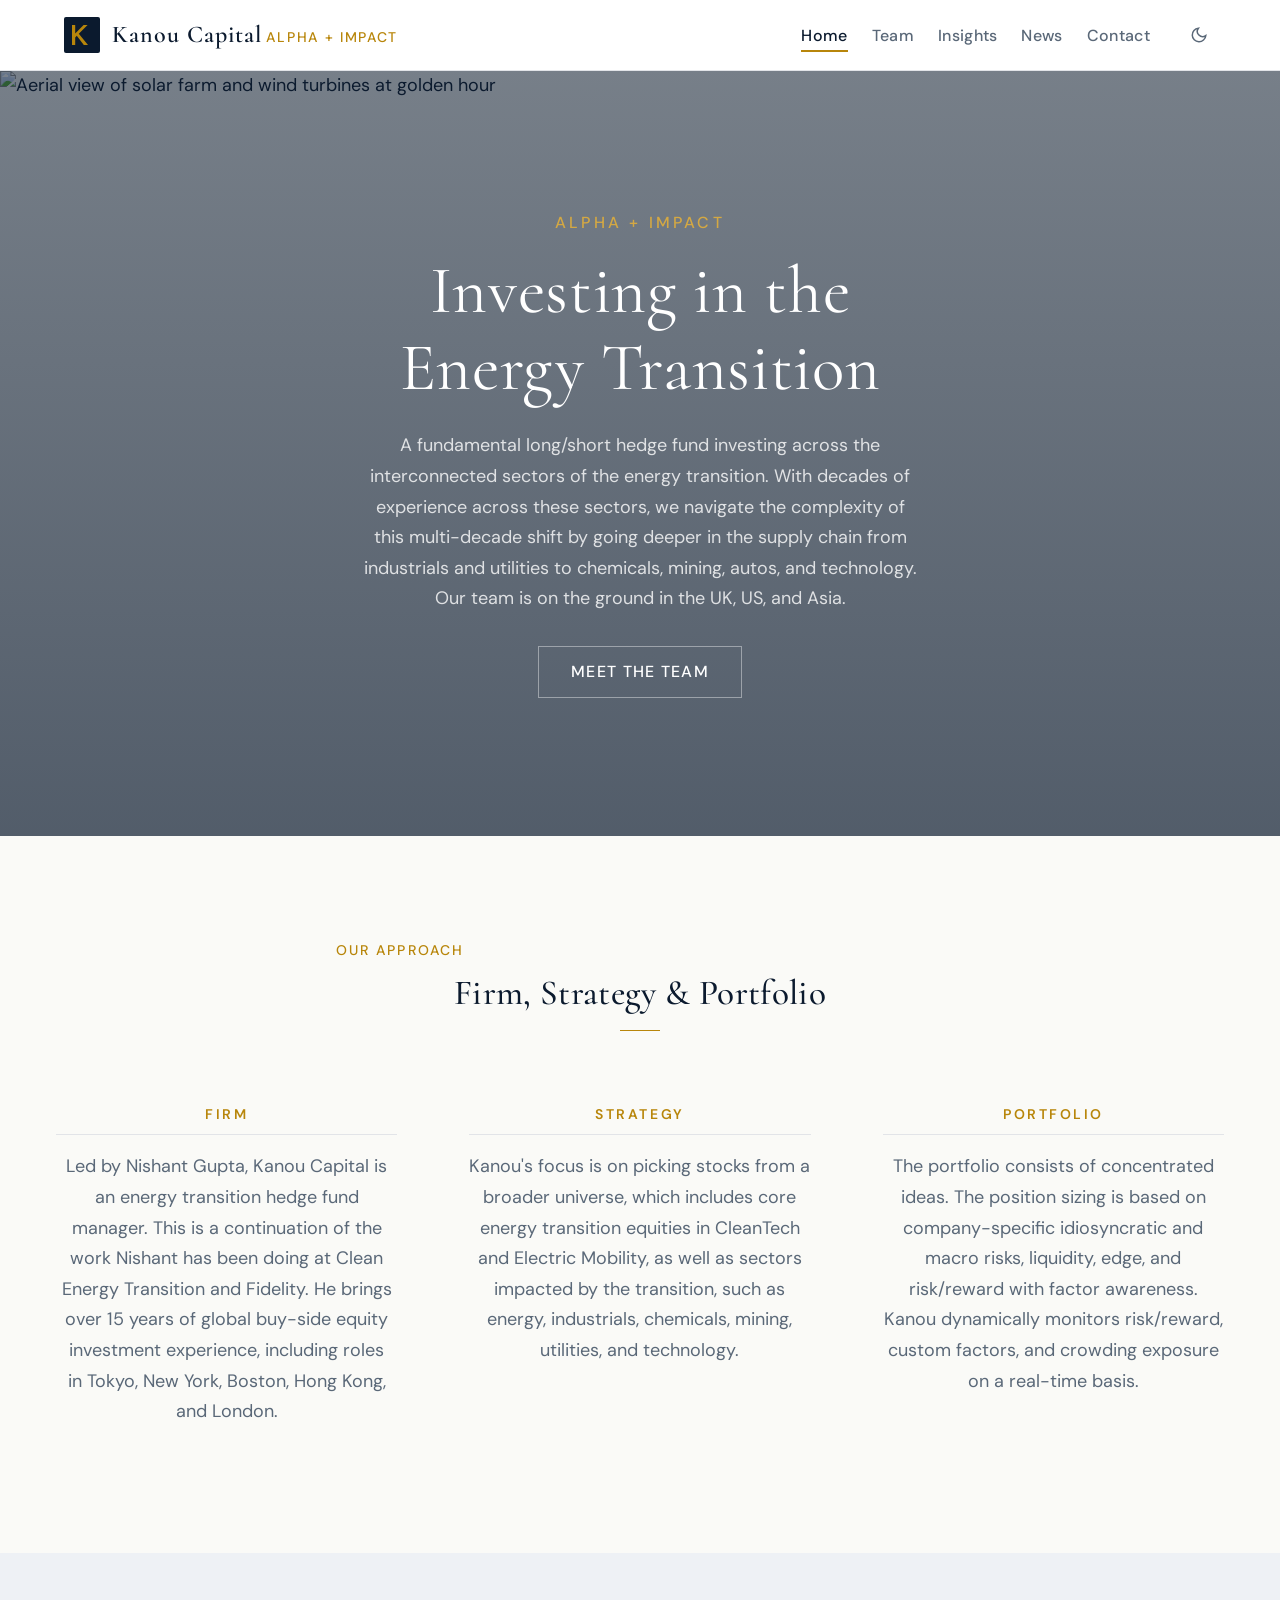
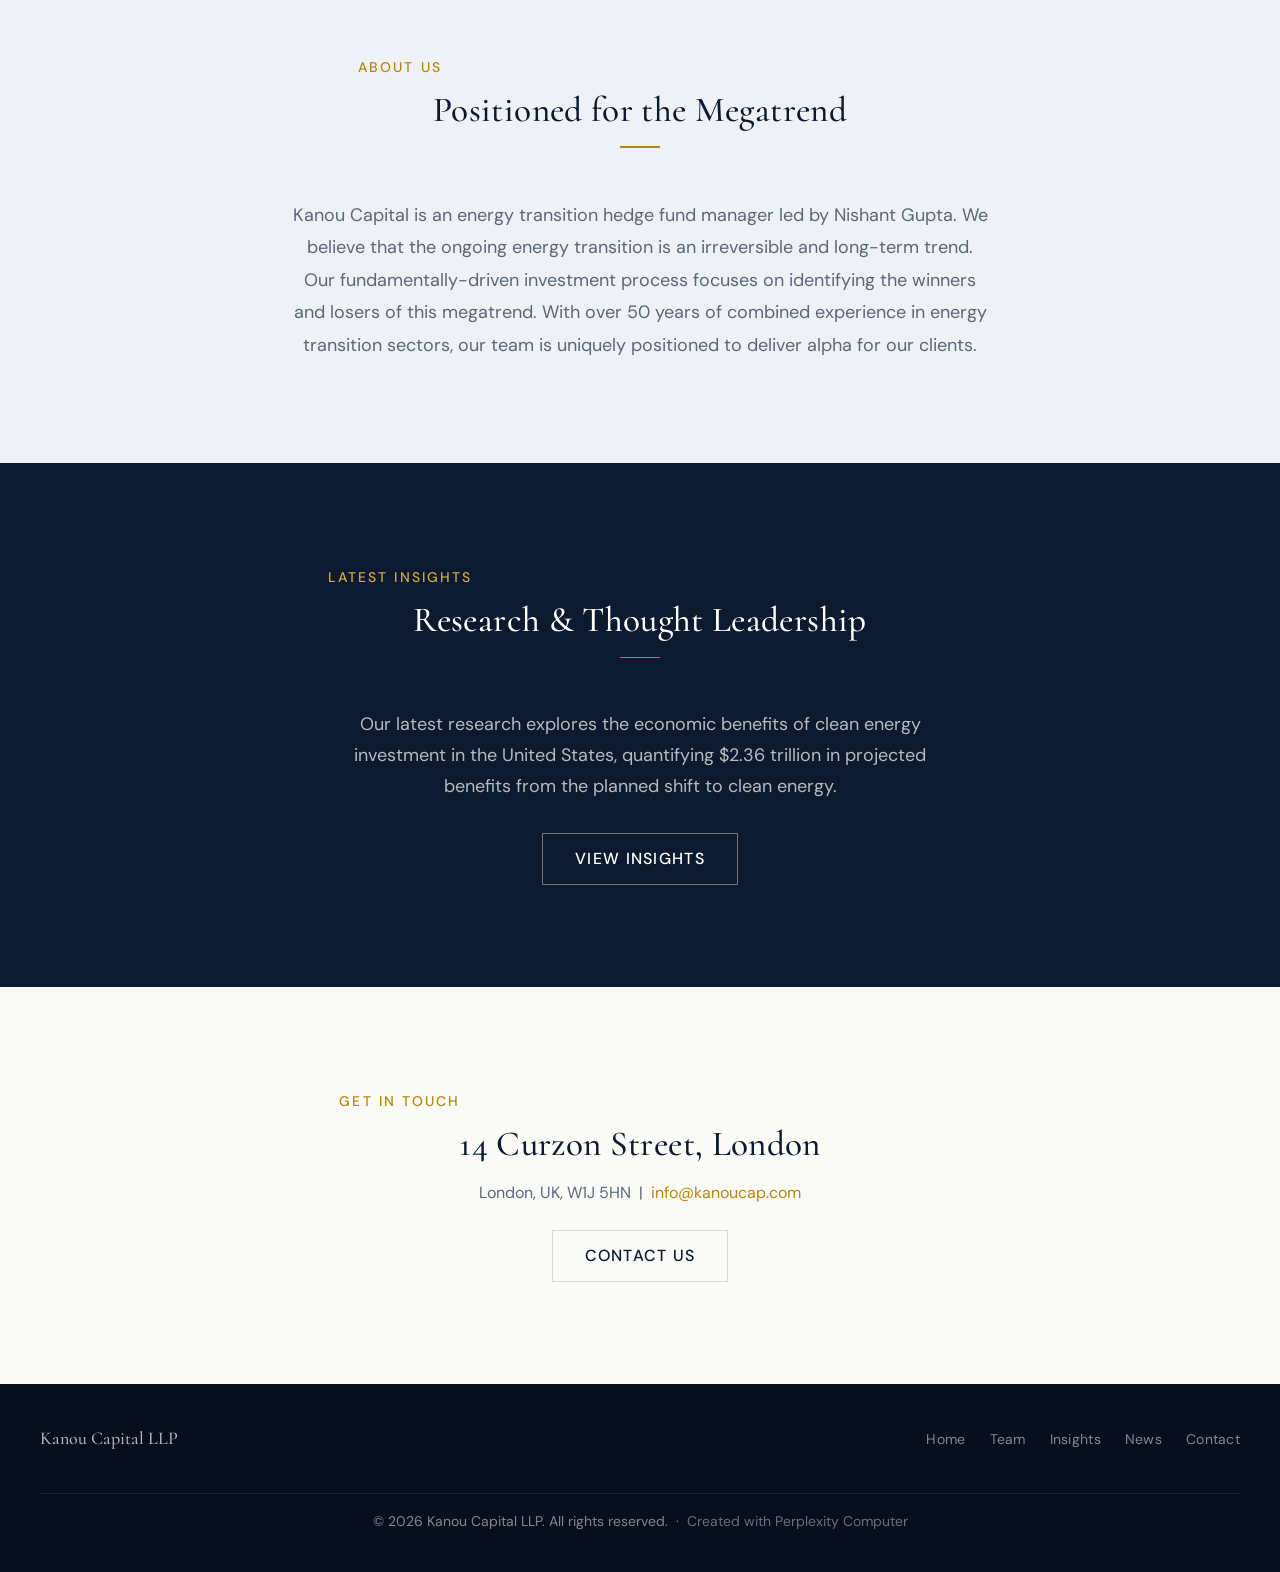
==== index.html @ dfb54075 "Fix Netlify form: add netlify.toml, hidden form detection, correct action path" ====
<!DOCTYPE html>
<html lang="en">
<head>
<!--
   ______                            __
  / ____/___  ____ ___  ____  __  __/ /____  _____
 / /   / __ \/ __ `__ \/ __ \/ / / / __/ _ \/ ___/
/ /___/ /_/ / / / / / / /_/ / /_/ / /_/  __/ /
\____/\____/_/ /_/ /_/ .___/\__,_/\__/\___/_/
                    /_/
        Created with Perplexity Computer
        https://www.perplexity.ai/computer
-->
<meta name="generator" content="Perplexity Computer">
<meta name="author" content="Perplexity Computer">
<meta property="og:see_also" content="https://www.perplexity.ai/computer">
<link rel="author" href="https://www.perplexity.ai/computer">
<meta charset="UTF-8">
<meta name="viewport" content="width=device-width, initial-scale=1.0">
<title>Kanou Capital | Energy Transition Fund | London</title>
<meta name="description" content="Kanou Capital is an energy transition hedge fund manager led by Nishant Gupta. Fundamentally-driven investing in the winners and losers of the energy megatrend.">
<meta property="og:title" content="Kanou Capital | Alpha + Impact">
<meta property="og:description" content="Energy transition hedge fund manager. Fundamentally-driven investing across CleanTech, Electric Mobility, and transition-impacted sectors.">
<link rel="stylesheet" href="./base.css">
<link rel="stylesheet" href="./style.css">
</head>
<body>

<!-- Hidden form for Netlify form detection -->
<form name="contact" netlify netlify-honeypot="bot-field" hidden>
  <input name="first_name">
  <input name="last_name">
  <input name="email">
  <input name="subject">
  <textarea name="message"></textarea>
</form>

<!-- ============================================================
     HEADER / NAVIGATION
     ============================================================ -->
<header class="site-header">
  <div class="site-header__inner">
    <a href="./index.html" class="site-logo">
      <svg class="site-logo__icon" viewBox="0 0 36 36" fill="none" aria-label="Kanou Capital logo mark">
        <rect width="36" height="36" rx="2" fill="var(--color-navy, #0B1A2E)"/>
        <path d="M8 28V8h3.2v8.4L19.6 8h4l-8.8 8.8L24 28h-4.2l-7-9.2-1.6 1.6V28H8z" fill="var(--color-primary, #B8860B)"/>
      </svg>
      <div>
        <span class="site-logo__text">Kanou Capital</span>
        <span class="site-logo__tagline">Alpha + Impact</span>
      </div>
    </a>
    <nav class="site-nav">
      <button class="nav-toggle" aria-label="Toggle navigation" onclick="document.querySelector('.site-nav__links').classList.toggle('site-nav__links--open')">
        <span></span><span></span><span></span>
      </button>
      <ul class="site-nav__links" role="list">
        <li><a href="./index.html" class="site-nav__link site-nav__link--active">Home</a></li>
        <li><a href="./pages/team.html" class="site-nav__link">Team</a></li>
        <li><a href="./pages/insights.html" class="site-nav__link">Insights</a></li>
        <li><a href="./pages/news.html" class="site-nav__link">News</a></li>
        <li><a href="./pages/contact.html" class="site-nav__link">Contact</a></li>
      </ul>
      <button class="theme-toggle" data-theme-toggle aria-label="Switch to dark mode">
        <svg width="18" height="18" viewBox="0 0 24 24" fill="none" stroke="currentColor" stroke-width="2"><path d="M21 12.79A9 9 0 1 1 11.21 3 7 7 0 0 0 21 12.79z"/></svg>
      </button>
    </nav>
  </div>
</header>

<!-- ============================================================
     HERO
     ============================================================ -->
<section class="hero">
  <div class="hero__bg">
    <img src="./assets/hero-energy.png" alt="Aerial view of solar farm and wind turbines at golden hour" loading="eager">
  </div>
  <div class="hero__overlay"></div>
  <div class="hero__content">
    <p class="hero__tagline">Alpha + Impact</p>
    <h1 class="hero__title">Investing in the Energy Transition</h1>
    <p class="hero__subtitle">A fundamental long/short hedge fund investing across the interconnected sectors of the energy transition. With decades of experience across these sectors, we navigate the complexity of this multi-decade shift by going deeper in the supply chain from industrials and utilities to chemicals, mining, autos, and technology. Our team is on the ground in the UK, US, and Asia.</p>
    <a href="./pages/team.html" class="hero__cta">Meet the Team</a>
  </div>
</section>

<!-- ============================================================
     FIRM / STRATEGY / PORTFOLIO — Three Pillars
     ============================================================ -->
<section class="section" id="firm">
  <div class="section__inner">
    <div class="section__header reveal">
      <p class="section__label">Our Approach</p>
      <h2 class="section__title">Firm, Strategy &amp; Portfolio</h2>
      <div class="section__divider"></div>
    </div>
    <div class="pillars">
      <div class="pillar reveal">
        <h3 class="pillar__title">Firm</h3>
        <p class="pillar__text">Led by Nishant Gupta, Kanou Capital is an energy transition hedge fund manager. This is a continuation of the work Nishant has been doing at Clean Energy Transition and Fidelity. He brings over 15 years of global buy-side equity investment experience, including roles in Tokyo, New York, Boston, Hong Kong, and London.</p>
      </div>
      <div class="pillar reveal">
        <h3 class="pillar__title">Strategy</h3>
        <p class="pillar__text">Kanou's focus is on picking stocks from a broader universe, which includes core energy transition equities in CleanTech and Electric Mobility, as well as sectors impacted by the transition, such as energy, industrials, chemicals, mining, utilities, and technology.</p>
      </div>
      <div class="pillar reveal">
        <h3 class="pillar__title">Portfolio</h3>
        <p class="pillar__text">The portfolio consists of concentrated ideas. The position sizing is based on company-specific idiosyncratic and macro risks, liquidity, edge, and risk/reward with factor awareness. Kanou dynamically monitors risk/reward, custom factors, and crowding exposure on a real-time basis.</p>
      </div>
    </div>
  </div>
</section>

<!-- ============================================================
     ABOUT
     ============================================================ -->
<section class="section section--alt" id="about">
  <div class="section__inner">
    <div class="section__header reveal">
      <p class="section__label">About Us</p>
      <h2 class="section__title">Positioned for the Megatrend</h2>
      <div class="section__divider"></div>
    </div>
    <div class="about__content reveal">
      <p class="about__text">Kanou Capital is an energy transition hedge fund manager led by Nishant Gupta. We believe that the ongoing energy transition is an irreversible and long-term trend. Our fundamentally-driven investment process focuses on identifying the winners and losers of this megatrend. With over 50 years of combined experience in energy transition sectors, our team is uniquely positioned to deliver alpha for our clients.</p>

    </div>
  </div>
</section>

<!-- ============================================================
     CTA BAND — Insights Preview
     ============================================================ -->
<section class="section section--navy" id="insights-preview">
  <div class="section__inner">
    <div class="section__header reveal">
      <p class="section__label" style="color: #D4A843;">Latest Insights</p>
      <h2 class="section__title">Research &amp; Thought Leadership</h2>
      <div class="section__divider"></div>
    </div>
    <div style="max-width: 640px; margin: 0 auto; text-align: center;" class="reveal">
      <p style="color: rgba(255,255,255,0.7); font-size: var(--text-base); line-height: 1.7; margin-bottom: var(--space-8);">Our latest research explores the economic benefits of clean energy investment in the United States, quantifying $2.36 trillion in projected benefits from the planned shift to clean energy.</p>
      <a href="./pages/insights.html" class="hero__cta">View Insights</a>
    </div>
  </div>
</section>

<!-- ============================================================
     CONTACT STRIP
     ============================================================ -->
<section class="section" id="contact-strip">
  <div class="section__inner" style="text-align: center;">
    <div class="reveal">
      <p class="section__label">Get in Touch</p>
      <h2 class="section__title" style="margin-bottom: var(--space-4);">14 Curzon Street, London</h2>
      <p style="color: var(--color-text-muted); font-size: var(--text-sm); margin-bottom: var(--space-6); max-width: 100%;">London, UK, W1J 5HN &nbsp;|&nbsp; <a href="mailto:info@kanoucap.com" style="color: var(--color-primary); text-decoration: none;">info@kanoucap.com</a></p>
      <a href="./pages/contact.html" class="hero__cta" style="color: var(--color-text); border-color: var(--color-border);">Contact Us</a>
    </div>
  </div>
</section>

<!-- ============================================================
     FOOTER
     ============================================================ -->
<footer class="site-footer">
  <div class="site-footer__inner">
    <span class="site-footer__brand">Kanou Capital LLP</span>
    <ul class="site-footer__links" role="list">
      <li><a href="./index.html">Home</a></li>
      <li><a href="./pages/team.html">Team</a></li>
      <li><a href="./pages/insights.html">Insights</a></li>
      <li><a href="./pages/news.html">News</a></li>
      <li><a href="./pages/contact.html">Contact</a></li>
    </ul>
    <div class="site-footer__attribution">
      <span>&copy; 2026 Kanou Capital LLP. All rights reserved.</span>
      &nbsp;&middot;&nbsp;
      <a href="https://www.perplexity.ai/computer" target="_blank" rel="noopener noreferrer">Created with Perplexity Computer</a>
    </div>
  </div>
</footer>

<script>
// Theme toggle
(function(){
  const t=document.querySelector('[data-theme-toggle]'),r=document.documentElement;
  let d=matchMedia('(prefers-color-scheme:dark)').matches?'dark':'light';
  r.setAttribute('data-theme',d);
  t&&t.addEventListener('click',()=>{
    d=d==='dark'?'light':'dark';
    r.setAttribute('data-theme',d);
    t.setAttribute('aria-label','Switch to '+(d==='dark'?'light':'dark')+' mode');
    t.innerHTML=d==='dark'?'<svg width="18" height="18" viewBox="0 0 24 24" fill="none" stroke="currentColor" stroke-width="2"><circle cx="12" cy="12" r="5"/><path d="M12 1v2M12 21v2M4.22 4.22l1.42 1.42M18.36 18.36l1.42 1.42M1 12h2M21 12h2M4.22 19.78l1.42-1.42M18.36 5.64l1.42-1.42"/></svg>':'<svg width="18" height="18" viewBox="0 0 24 24" fill="none" stroke="currentColor" stroke-width="2"><path d="M21 12.79A9 9 0 1 1 11.21 3 7 7 0 0 0 21 12.79z"/></svg>';
  });
})();

// Scroll reveal
(function(){
  const els = document.querySelectorAll('.reveal');
  const observer = new IntersectionObserver((entries) => {
    entries.forEach(e => {
      if (e.isIntersecting) {
        e.target.classList.add('reveal--visible');
        observer.unobserve(e.target);
      }
    });
  }, { threshold: 0.15 });
  els.forEach(el => observer.observe(el));
})();
</script>
</body>
</html>
---- base.css ----
*, *::before, *::after { box-sizing: border-box; margin: 0; padding: 0; }

html {
  -moz-text-size-adjust: none;
  -webkit-text-size-adjust: none;
  text-size-adjust: none;
  -webkit-font-smoothing: antialiased;
  -moz-osx-font-smoothing: grayscale;
  text-rendering: optimizeLegibility;
  scroll-behavior: smooth;
  hanging-punctuation: first last;
  scroll-padding-top: var(--space-16);
}

body {
  min-height: 100dvh;
  line-height: 1.6;
  font-family: var(--font-body, sans-serif);
  font-size: var(--text-base);
  color: var(--color-text);
  background-color: var(--color-bg);
}

img, picture, video, canvas, svg { display: block; max-width: 100%; height: auto; }
ul[role="list"], ol[role="list"] { list-style: none; }
input, button, textarea, select { font: inherit; color: inherit; }

h1, h2, h3, h4, h5, h6 { text-wrap: balance; line-height: 1.15; }
p, li, figcaption { text-wrap: pretty; max-width: 72ch; }

::selection {
  background: oklch(from var(--color-primary) l c h / 0.25);
  color: var(--color-text);
}

:focus-visible {
  outline: 2px solid var(--color-primary);
  outline-offset: 3px;
  border-radius: var(--radius-sm);
}

@media (prefers-reduced-motion: reduce) {
  *, *::before, *::after {
    animation-duration: 0.01ms !important;
    animation-iteration-count: 1 !important;
    transition-duration: 0.01ms !important;
    scroll-behavior: auto !important;
  }
}

button { cursor: pointer; background: none; border: none; }
table { border-collapse: collapse; width: 100%; }

a, button, [role="button"], [role="link"], input, textarea, select {
  transition: color var(--transition-interactive),
              background var(--transition-interactive),
              border-color var(--transition-interactive),
              box-shadow var(--transition-interactive);
}

.sr-only {
  position: absolute; width: 1px; height: 1px; padding: 0; margin: -1px;
  overflow: hidden; clip: rect(0, 0, 0, 0); white-space: nowrap; border-width: 0;
}
---- style.css ----
/* ============================================================
   KANOU CAPITAL — Design Tokens & Styles
   Art Direction: Institutional finance, energy transition
   Palette: Deep navy + warm gold accent — distinguished, authoritative
   Typography: Cormorant (display serif) + DM Sans (body sans)
   ============================================================ */

/* --- Fonts --- */
@import url('https://fonts.googleapis.com/css2?family=Cormorant:ital,wght@0,300;0,400;0,500;0,600;0,700;1,400;1,500&family=DM+Sans:ital,wght@0,300;0,400;0,500;0,600;0,700;1,400&display=swap');

:root {
  --font-display: 'Cormorant', 'Georgia', serif;
  --font-body: 'DM Sans', 'Helvetica Neue', sans-serif;

  /* Type Scale */
  --text-xs:   clamp(0.75rem,  0.7rem  + 0.25vw, 0.875rem);
  --text-sm:   clamp(0.875rem, 0.8rem  + 0.35vw, 1rem);
  --text-base: clamp(1rem,     0.95rem + 0.25vw, 1.125rem);
  --text-lg:   clamp(1.125rem, 1rem    + 0.75vw, 1.5rem);
  --text-xl:   clamp(1.5rem,   1.2rem  + 1.25vw, 2.25rem);
  --text-2xl:  clamp(2rem,     1.2rem  + 2.5vw,  3.5rem);
  --text-3xl:  clamp(2.5rem,   1rem    + 4vw,    5rem);
  --text-hero: clamp(3rem,     0.5rem  + 7vw,    8rem);

  /* Spacing (4px base) */
  --space-1:  0.25rem;
  --space-2:  0.5rem;
  --space-3:  0.75rem;
  --space-4:  1rem;
  --space-5:  1.25rem;
  --space-6:  1.5rem;
  --space-8:  2rem;
  --space-10: 2.5rem;
  --space-12: 3rem;
  --space-16: 4rem;
  --space-20: 5rem;
  --space-24: 6rem;
  --space-32: 8rem;

  /* Radius */
  --radius-sm: 0.375rem;
  --radius-md: 0.5rem;
  --radius-lg: 0.75rem;
  --radius-xl: 1rem;
  --radius-full: 9999px;

  /* Transitions */
  --transition-interactive: 180ms cubic-bezier(0.16, 1, 0.3, 1);

  /* Content widths */
  --content-narrow: 640px;
  --content-default: 960px;
  --content-wide: 1200px;
  --content-full: 100%;
}

/* ============================================================
   LIGHT MODE (Default) — Kanou Capital Palette
   Deep navy base, warm ivory surfaces, gold accent
   ============================================================ */
:root, [data-theme="light"] {
  /* Surfaces */
  --color-bg:             #FAFAF7;
  --color-surface:        #FFFFFF;
  --color-surface-2:      #F5F4F0;
  --color-surface-offset: #EEF1F5;
  --color-border:         #D6D9DE;
  --color-divider:        #E2E4E8;

  /* Text */
  --color-text:           #0B1A2E;
  --color-text-muted:     #5A6878;
  --color-text-faint:     #9AA4B0;
  --color-text-inverse:   #FAFAF7;

  /* Navy (Primary structural color) */
  --color-navy:           #0B1A2E;
  --color-navy-light:     #1A2D47;
  --color-navy-dark:      #060F1B;

  /* Gold (Accent) */
  --color-primary:        #B8860B;
  --color-primary-hover:  #9A7009;
  --color-primary-active: #7C5A07;
  --color-primary-highlight: #F5EDD4;

  /* Semantic */
  --color-error:          #A13544;
  --color-success:        #437A22;

  /* Shadows */
  --shadow-sm: 0 1px 2px rgba(11,26,46,0.06);
  --shadow-md: 0 4px 12px rgba(11,26,46,0.08);
  --shadow-lg: 0 12px 32px rgba(11,26,46,0.12);
}

/* ============================================================
   DARK MODE
   ============================================================ */
[data-theme="dark"] {
  --color-bg:             #0A0F18;
  --color-surface:        #111827;
  --color-surface-2:      #1A2332;
  --color-surface-offset: #0E1520;
  --color-border:         #2A3545;
  --color-divider:        #1F2937;

  --color-text:           #E2E5EA;
  --color-text-muted:     #8B95A5;
  --color-text-faint:     #4B5563;
  --color-text-inverse:   #0B1A2E;

  --color-navy:           #0F1D33;
  --color-navy-light:     #1A2D47;
  --color-navy-dark:      #060F1B;

  --color-primary:        #D4A843;
  --color-primary-hover:  #E0BC60;
  --color-primary-active: #C49530;
  --color-primary-highlight: #2A2310;

  --color-error:          #DD6974;
  --color-success:        #6DAA45;

  --shadow-sm: 0 1px 2px rgba(0,0,0,0.2);
  --shadow-md: 0 4px 12px rgba(0,0,0,0.3);
  --shadow-lg: 0 12px 32px rgba(0,0,0,0.4);
}

@media (prefers-color-scheme: dark) {
  :root:not([data-theme]) {
    --color-bg:             #0A0F18;
    --color-surface:        #111827;
    --color-surface-2:      #1A2332;
    --color-surface-offset: #0E1520;
    --color-border:         #2A3545;
    --color-divider:        #1F2937;
    --color-text:           #E2E5EA;
    --color-text-muted:     #8B95A5;
    --color-text-faint:     #4B5563;
    --color-text-inverse:   #0B1A2E;
    --color-navy:           #0F1D33;
    --color-navy-light:     #1A2D47;
    --color-navy-dark:      #060F1B;
    --color-primary:        #D4A843;
    --color-primary-hover:  #E0BC60;
    --color-primary-active: #C49530;
    --color-primary-highlight: #2A2310;
    --color-error:          #DD6974;
    --color-success:        #6DAA45;
    --shadow-sm: 0 1px 2px rgba(0,0,0,0.2);
    --shadow-md: 0 4px 12px rgba(0,0,0,0.3);
    --shadow-lg: 0 12px 32px rgba(0,0,0,0.4);
  }
}

/* ============================================================
   GLOBAL COMPONENTS
   ============================================================ */

/* --- Navigation --- */
.site-header {
  position: sticky;
  top: 0;
  z-index: 100;
  background: rgba(255,255,255,0.92);
  backdrop-filter: blur(16px);
  -webkit-backdrop-filter: blur(16px);
  border-bottom: 1px solid var(--color-divider);
  transition: background 0.3s, box-shadow 0.3s;
}

[data-theme="dark"] .site-header {
  background: rgba(10,15,24,0.92);
}

.site-header__inner {
  max-width: var(--content-wide);
  margin: 0 auto;
  padding: var(--space-4) var(--space-6);
  display: flex;
  align-items: center;
  justify-content: space-between;
}

.site-logo {
  display: flex;
  align-items: center;
  gap: var(--space-3);
  text-decoration: none;
  color: var(--color-text);
}

.site-logo__icon {
  width: 36px;
  height: 36px;
  flex-shrink: 0;
}

.site-logo__text {
  font-family: var(--font-display);
  font-size: var(--text-lg);
  font-weight: 600;
  letter-spacing: 0.04em;
  color: var(--color-text);
}

.site-logo__tagline {
  font-family: var(--font-body);
  font-size: var(--text-xs);
  color: var(--color-primary);
  letter-spacing: 0.12em;
  text-transform: uppercase;
  font-weight: 500;
}

.site-nav {
  display: flex;
  align-items: center;
  gap: var(--space-8);
}

.site-nav__links {
  display: flex;
  list-style: none;
  gap: var(--space-6);
}

.site-nav__link {
  font-family: var(--font-body);
  font-size: var(--text-sm);
  font-weight: 500;
  color: var(--color-text-muted);
  text-decoration: none;
  letter-spacing: 0.02em;
  position: relative;
  padding: var(--space-1) 0;
}

.site-nav__link::after {
  content: '';
  position: absolute;
  bottom: -2px;
  left: 0;
  width: 0;
  height: 1.5px;
  background: var(--color-primary);
  transition: width 0.3s cubic-bezier(0.16, 1, 0.3, 1);
}

.site-nav__link:hover,
.site-nav__link--active {
  color: var(--color-text);
}

.site-nav__link:hover::after,
.site-nav__link--active::after {
  width: 100%;
}

/* Mobile nav toggle */
.nav-toggle {
  display: none;
  flex-direction: column;
  gap: 5px;
  padding: var(--space-2);
  cursor: pointer;
}

.nav-toggle span {
  display: block;
  width: 22px;
  height: 1.5px;
  background: var(--color-text);
  transition: transform 0.3s, opacity 0.3s;
}

/* Theme toggle */
.theme-toggle {
  padding: var(--space-2);
  color: var(--color-text-muted);
  cursor: pointer;
  border-radius: var(--radius-sm);
}

.theme-toggle:hover {
  color: var(--color-text);
}

/* --- Hero --- */
.hero {
  position: relative;
  min-height: 85vh;
  display: flex;
  align-items: center;
  justify-content: center;
  overflow: hidden;
}

.hero__bg {
  position: absolute;
  inset: 0;
  z-index: 0;
}

.hero__bg img {
  width: 100%;
  height: 100%;
  object-fit: cover;
}

.hero__overlay {
  position: absolute;
  inset: 0;
  background: linear-gradient(
    to bottom,
    rgba(11,26,46,0.55) 0%,
    rgba(11,26,46,0.70) 100%
  );
  z-index: 1;
}

.hero__content {
  position: relative;
  z-index: 2;
  text-align: center;
  padding: var(--space-8) var(--space-6);
  max-width: 780px;
}

.hero__tagline {
  font-family: var(--font-body);
  font-size: var(--text-sm);
  font-weight: 500;
  color: var(--color-primary);
  letter-spacing: 0.2em;
  text-transform: uppercase;
  margin-bottom: var(--space-4);
}

[data-theme="dark"] .hero__tagline,
.hero__tagline {
  color: #D4A843;
}

.hero__title {
  font-family: var(--font-display);
  font-size: var(--text-3xl);
  font-weight: 400;
  color: #FFFFFF;
  margin-bottom: var(--space-6);
  letter-spacing: 0.01em;
}

.hero__subtitle {
  font-family: var(--font-body);
  font-size: var(--text-base);
  color: rgba(255,255,255,0.80);
  max-width: 560px;
  margin: 0 auto var(--space-8);
  line-height: 1.7;
}

.hero__cta {
  display: inline-block;
  font-family: var(--font-body);
  font-size: var(--text-sm);
  font-weight: 500;
  color: #FFFFFF;
  letter-spacing: 0.08em;
  text-transform: uppercase;
  text-decoration: none;
  border: 1px solid rgba(255,255,255,0.4);
  padding: var(--space-3) var(--space-8);
  transition: all 0.3s;
}

.hero__cta:hover {
  background: rgba(255,255,255,0.1);
  border-color: rgba(255,255,255,0.7);
}

/* --- Sections --- */
.section {
  padding: clamp(var(--space-16), 8vw, var(--space-32)) var(--space-6);
}

.section--alt {
  background: var(--color-surface-offset);
}

.section--navy {
  background: var(--color-navy);
  color: var(--color-text-inverse);
}

.section__inner {
  max-width: var(--content-wide);
  margin: 0 auto;
}

.section__header {
  text-align: center;
  margin-bottom: clamp(var(--space-10), 4vw, var(--space-16));
}

.section__label {
  font-family: var(--font-body);
  font-size: var(--text-xs);
  font-weight: 500;
  color: var(--color-primary);
  letter-spacing: 0.15em;
  text-transform: uppercase;
  margin-bottom: var(--space-3);
}

.section__title {
  font-family: var(--font-display);
  font-size: var(--text-xl);
  font-weight: 500;
  color: var(--color-text);
  letter-spacing: 0.01em;
}

.section--navy .section__title {
  color: #FFFFFF;
}

.section__divider {
  width: 40px;
  height: 1.5px;
  background: var(--color-primary);
  margin: var(--space-4) auto 0;
}

/* --- Three-Column Grid (Firm/Strategy/Portfolio) --- */
.pillars {
  display: grid;
  grid-template-columns: repeat(3, 1fr);
  gap: var(--space-10);
}

.pillar {
  text-align: center;
  padding: var(--space-6) var(--space-4);
}

.pillar__title {
  font-family: var(--font-body);
  font-size: var(--text-xs);
  font-weight: 600;
  color: var(--color-primary);
  letter-spacing: 0.18em;
  text-transform: uppercase;
  margin-bottom: var(--space-4);
  padding-bottom: var(--space-3);
  border-bottom: 1px solid var(--color-divider);
}

.pillar__text {
  font-family: var(--font-body);
  font-size: var(--text-base);
  color: var(--color-text-muted);
  line-height: 1.7;
  max-width: 38ch;
  margin: 0 auto;
}

/* --- About Section --- */
.about__content {
  max-width: 700px;
  margin: 0 auto;
  text-align: center;
}

.about__text {
  font-family: var(--font-body);
  font-size: var(--text-base);
  color: var(--color-text-muted);
  line-height: 1.8;
}

.about__stats {
  display: flex;
  justify-content: center;
  gap: var(--space-16);
  margin-top: var(--space-12);
}

.stat {
  text-align: center;
}

.stat__number {
  font-family: var(--font-display);
  font-size: var(--text-2xl);
  font-weight: 500;
  color: var(--color-text);
}

.stat__label {
  font-family: var(--font-body);
  font-size: var(--text-xs);
  color: var(--color-text-muted);
  letter-spacing: 0.05em;
  text-transform: uppercase;
  margin-top: var(--space-2);
}

/* --- Team --- */
.team-grid {
  display: grid;
  grid-template-columns: repeat(3, 1fr);
  gap: var(--space-10) var(--space-8);
}

.team-card {
  text-align: center;
}

.team-card__photo {
  width: 160px;
  height: 160px;
  border-radius: var(--radius-full);
  object-fit: cover;
  filter: grayscale(100%);
  margin: 0 auto var(--space-4);
  border: 3px solid var(--color-divider);
  transition: filter 0.4s, border-color 0.4s;
}

.team-card:hover .team-card__photo {
  filter: grayscale(0%);
  border-color: var(--color-primary);
}

.team-card__name {
  font-family: var(--font-display);
  font-size: var(--text-lg);
  font-weight: 600;
  color: var(--color-text);
  margin-bottom: var(--space-1);
}

.team-card__role {
  font-family: var(--font-body);
  font-size: var(--text-xs);
  color: var(--color-primary);
  letter-spacing: 0.08em;
  text-transform: uppercase;
  font-weight: 500;
  margin-bottom: var(--space-3);
}

.team-card__bio {
  font-family: var(--font-body);
  font-size: var(--text-sm);
  color: var(--color-text-muted);
  line-height: 1.7;
  max-width: 360px;
  margin: 0 auto;
}

/* --- Team Detail (expanded bios) --- */
.team-detail {
  display: grid;
  grid-template-columns: 200px 1fr;
  gap: var(--space-8);
  padding: var(--space-8) 0;
  border-bottom: 1px solid var(--color-divider);
  align-items: start;
}

.team-detail:last-child {
  border-bottom: none;
}

.team-detail__photo {
  width: 180px;
  height: 180px;
  border-radius: var(--radius-full);
  object-fit: cover;
  filter: grayscale(100%);
  border: 3px solid var(--color-divider);
}

.team-detail__name {
  font-family: var(--font-display);
  font-size: var(--text-xl);
  font-weight: 600;
  color: var(--color-text);
  margin-bottom: var(--space-1);
}

.team-detail__role {
  font-family: var(--font-body);
  font-size: var(--text-sm);
  color: var(--color-primary);
  letter-spacing: 0.06em;
  text-transform: uppercase;
  font-weight: 500;
  margin-bottom: var(--space-4);
}

.team-detail__bio {
  font-family: var(--font-body);
  font-size: var(--text-base);
  color: var(--color-text-muted);
  line-height: 1.8;
}

/* --- Insights / Reports --- */
.insight-card {
  background: var(--color-surface);
  border: 1px solid var(--color-divider);
  border-radius: var(--radius-md);
  overflow: hidden;
  transition: box-shadow 0.3s, transform 0.3s;
  text-decoration: none;
  color: inherit;
  display: block;
}

.insight-card:hover {
  box-shadow: var(--shadow-md);
  transform: translateY(-2px);
}

.insight-card__image {
  width: 100%;
  height: 240px;
  object-fit: cover;
  background: var(--color-navy);
}

.insight-card__body {
  padding: var(--space-6);
}

.insight-card__category {
  font-family: var(--font-body);
  font-size: var(--text-xs);
  color: var(--color-primary);
  letter-spacing: 0.1em;
  text-transform: uppercase;
  font-weight: 500;
  margin-bottom: var(--space-2);
}

.insight-card__title {
  font-family: var(--font-display);
  font-size: var(--text-lg);
  font-weight: 600;
  color: var(--color-text);
  margin-bottom: var(--space-3);
  line-height: 1.3;
}

.insight-card__excerpt {
  font-family: var(--font-body);
  font-size: var(--text-sm);
  color: var(--color-text-muted);
  line-height: 1.6;
  margin-bottom: var(--space-4);
}

.insight-card__link {
  font-family: var(--font-body);
  font-size: var(--text-sm);
  font-weight: 500;
  color: var(--color-primary);
  letter-spacing: 0.04em;
}

/* --- Contact Form --- */
.contact-grid {
  display: grid;
  grid-template-columns: 1fr 1fr;
  gap: var(--space-12);
  align-items: start;
}

.contact-info__title {
  font-family: var(--font-display);
  font-size: var(--text-xl);
  font-weight: 500;
  color: #FFFFFF;
  margin-bottom: var(--space-6);
}

.contact-info__item {
  display: flex;
  align-items: flex-start;
  gap: var(--space-3);
  margin-bottom: var(--space-4);
  font-size: var(--text-sm);
  color: rgba(255,255,255,0.75);
}

.contact-info__item svg {
  flex-shrink: 0;
  margin-top: 2px;
  color: var(--color-primary);
}

[data-theme="dark"] .contact-info__item svg {
  color: #D4A843;
}

.contact-info__item a {
  color: rgba(255,255,255,0.75);
  text-decoration: none;
}

.contact-info__item a:hover {
  color: #FFFFFF;
}

.contact-form {
  display: flex;
  flex-direction: column;
  gap: var(--space-4);
}

.form-row {
  display: grid;
  grid-template-columns: 1fr 1fr;
  gap: var(--space-4);
}

.form-group {
  display: flex;
  flex-direction: column;
  gap: var(--space-2);
}

.form-group label {
  font-family: var(--font-body);
  font-size: var(--text-xs);
  color: rgba(255,255,255,0.6);
  letter-spacing: 0.06em;
  text-transform: uppercase;
  font-weight: 500;
}

.form-group input,
.form-group textarea {
  background: rgba(255,255,255,0.08);
  border: 1px solid rgba(255,255,255,0.15);
  padding: var(--space-3) var(--space-4);
  color: #FFFFFF;
  font-size: var(--text-sm);
  border-radius: var(--radius-sm);
  transition: border-color 0.3s;
}

.form-group input:focus,
.form-group textarea:focus {
  outline: none;
  border-color: var(--color-primary);
}

.form-group textarea {
  min-height: 120px;
  resize: vertical;
}

.form-submit {
  font-family: var(--font-body);
  font-size: var(--text-sm);
  font-weight: 500;
  color: var(--color-navy);
  background: var(--color-primary);
  padding: var(--space-3) var(--space-8);
  border: none;
  letter-spacing: 0.08em;
  text-transform: uppercase;
  cursor: pointer;
  border-radius: var(--radius-sm);
  transition: background 0.3s;
  align-self: flex-start;
}

.form-submit:hover {
  background: var(--color-primary-hover);
}

/* --- Footer --- */
.site-footer {
  background: var(--color-navy-dark);
  padding: var(--space-10) var(--space-6);
  color: rgba(255,255,255,0.5);
}

.site-footer__inner {
  max-width: var(--content-wide);
  margin: 0 auto;
  display: flex;
  justify-content: space-between;
  align-items: center;
  flex-wrap: wrap;
  gap: var(--space-4);
}

.site-footer__brand {
  font-family: var(--font-display);
  font-size: var(--text-base);
  font-weight: 500;
  color: rgba(255,255,255,0.7);
}

.site-footer__links {
  display: flex;
  gap: var(--space-6);
  list-style: none;
}

.site-footer__links a {
  font-size: var(--text-xs);
  color: rgba(255,255,255,0.5);
  text-decoration: none;
  letter-spacing: 0.02em;
}

.site-footer__links a:hover {
  color: rgba(255,255,255,0.8);
}

.site-footer__attribution {
  width: 100%;
  text-align: center;
  margin-top: var(--space-6);
  padding-top: var(--space-4);
  border-top: 1px solid rgba(255,255,255,0.08);
  font-size: var(--text-xs);
}

.site-footer__attribution a {
  color: rgba(255,255,255,0.4);
  text-decoration: none;
}

.site-footer__attribution a:hover {
  color: rgba(255,255,255,0.6);
}

/* --- Page Header (interior pages) --- */
.page-header {
  background: var(--color-surface-offset);
  padding: clamp(var(--space-12), 6vw, var(--space-20)) var(--space-6);
  padding-top: clamp(var(--space-16), 8vw, var(--space-24));
}

.page-header__inner {
  max-width: var(--content-wide);
  margin: 0 auto;
}

.page-header__title {
  font-family: var(--font-display);
  font-size: var(--text-2xl);
  font-weight: 400;
  color: var(--color-text);
  margin-bottom: var(--space-3);
}

.page-header__subtitle {
  font-family: var(--font-body);
  font-size: var(--text-base);
  color: var(--color-text-muted);
  max-width: 540px;
}

/* --- Scroll Animations --- */
.reveal {
  opacity: 0;
  transform: translateY(20px);
  transition: opacity 0.7s cubic-bezier(0.16, 1, 0.3, 1),
              transform 0.7s cubic-bezier(0.16, 1, 0.3, 1);
}

.reveal--visible {
  opacity: 1;
  transform: translateY(0);
}

/* --- Map --- */
.map-container {
  width: 100%;
  height: 300px;
  border-radius: var(--radius-md);
  overflow: hidden;
  margin-top: var(--space-6);
}

.map-container iframe {
  width: 100%;
  height: 100%;
  border: 0;
  filter: grayscale(60%);
}

/* ============================================================
   RESPONSIVE
   ============================================================ */
@media (max-width: 900px) {
  .pillars {
    grid-template-columns: 1fr;
    gap: var(--space-6);
  }

  .team-grid {
    grid-template-columns: repeat(2, 1fr);
    gap: var(--space-6);
  }

  .contact-grid {
    grid-template-columns: 1fr;
  }

  .about__stats {
    gap: var(--space-8);
  }

  .team-detail {
    grid-template-columns: 140px 1fr;
    gap: var(--space-6);
  }

  .team-detail__photo {
    width: 130px;
    height: 130px;
  }
}

@media (max-width: 640px) {
  .site-header__inner {
    padding: var(--space-3) var(--space-4);
  }

  .site-logo__tagline {
    display: none;
  }

  .site-nav {
    gap: var(--space-3);
  }

  .site-nav__links {
    display: none;
    position: absolute;
    top: 100%;
    left: 0;
    right: 0;
    background: var(--color-surface);
    flex-direction: column;
    padding: var(--space-4) var(--space-6);
    border-bottom: 1px solid var(--color-divider);
    gap: var(--space-3);
    z-index: 100;
  }

  [data-theme="dark"] .site-nav__links {
    background: var(--color-surface);
  }

  .site-nav__links--open {
    display: flex;
  }

  .nav-toggle {
    display: flex;
  }

  .team-grid {
    grid-template-columns: 1fr;
  }

  .form-row {
    grid-template-columns: 1fr;
  }

  .about__stats {
    flex-direction: column;
    gap: var(--space-6);
  }

  .site-footer__inner {
    flex-direction: column;
    text-align: center;
  }

  .site-footer__links {
    flex-wrap: wrap;
    justify-content: center;
  }

  .team-detail {
    grid-template-columns: 1fr;
    text-align: center;
  }

  .team-detail__photo {
    margin: 0 auto;
  }

  .hero {
    min-height: 75vh;
  }

  .hero__title {
    font-size: var(--text-2xl);
  }

  .hero__content {
    padding: var(--space-6) var(--space-4);
  }

  .section {
    padding-left: var(--space-4);
    padding-right: var(--space-4);
  }

  .page-header {
    padding-left: var(--space-4);
    padding-right: var(--space-4);
  }

  .contact-grid {
    gap: var(--space-8);
  }
}
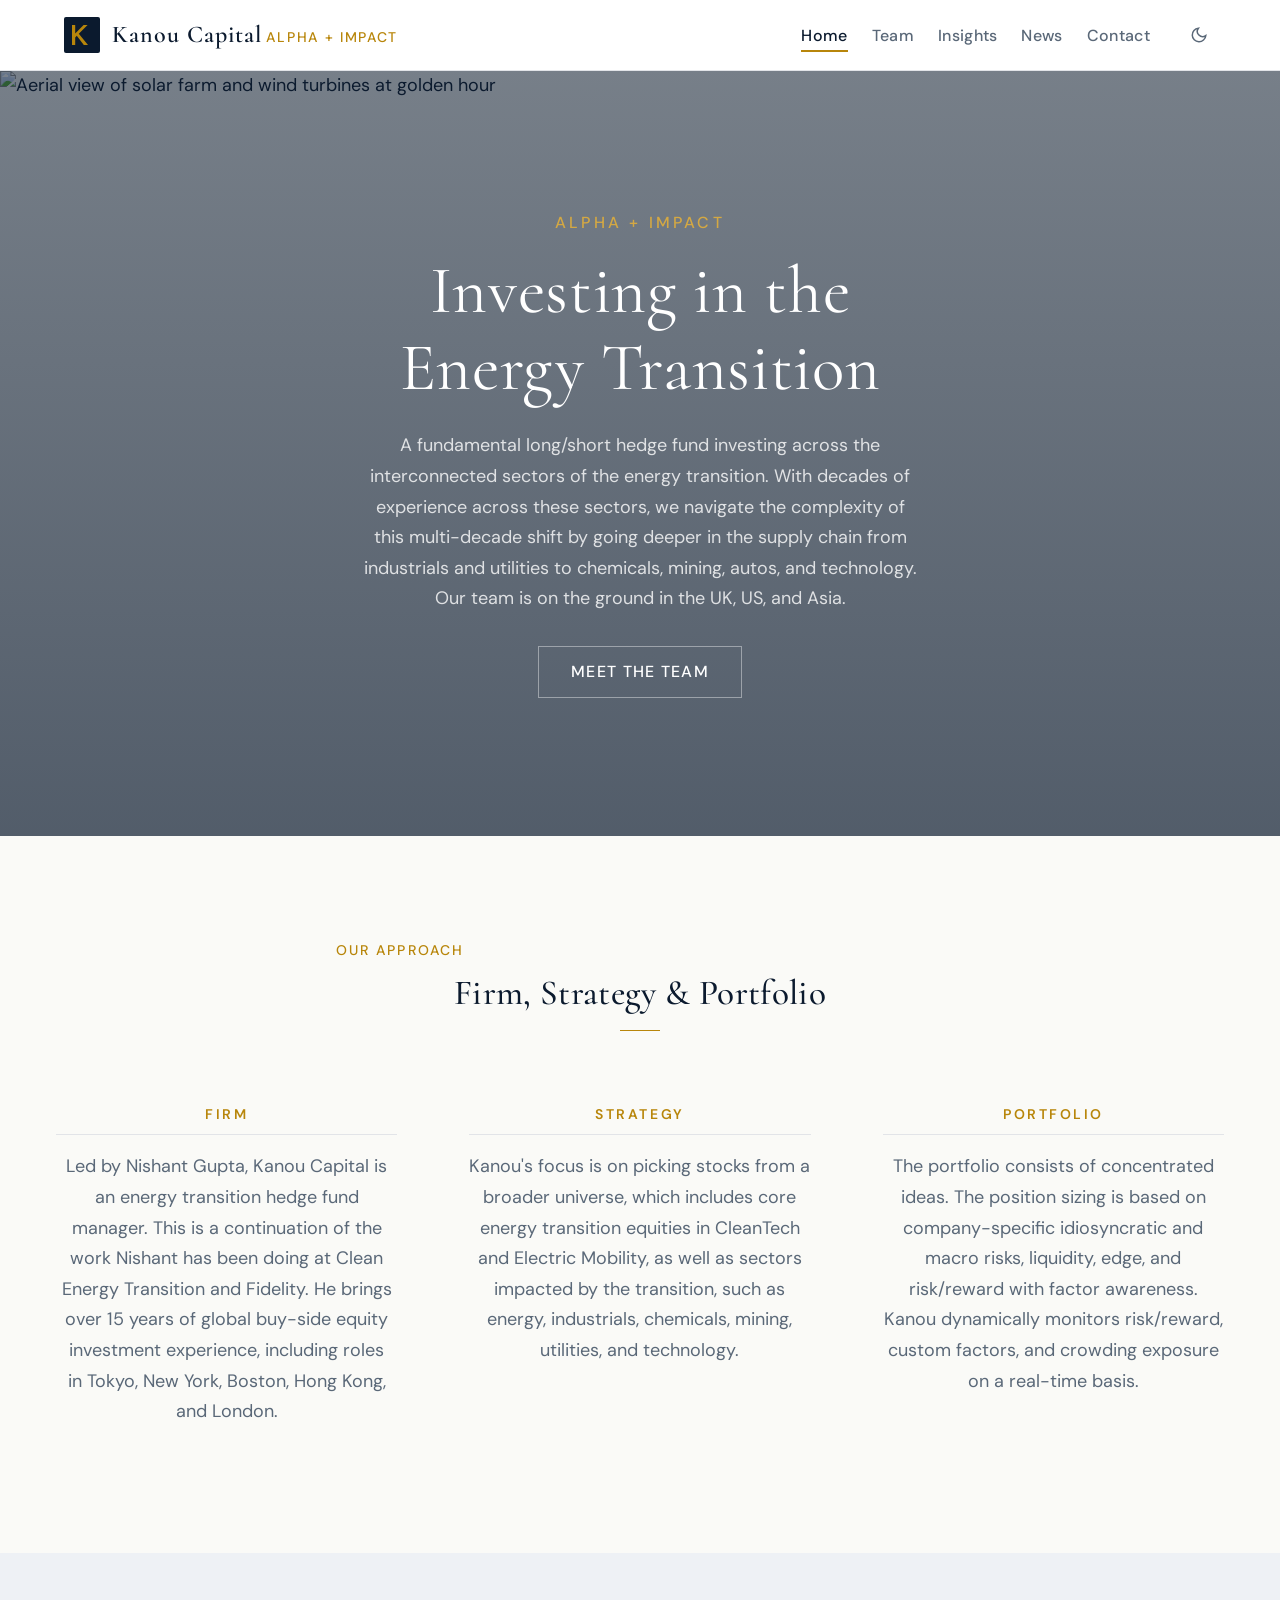
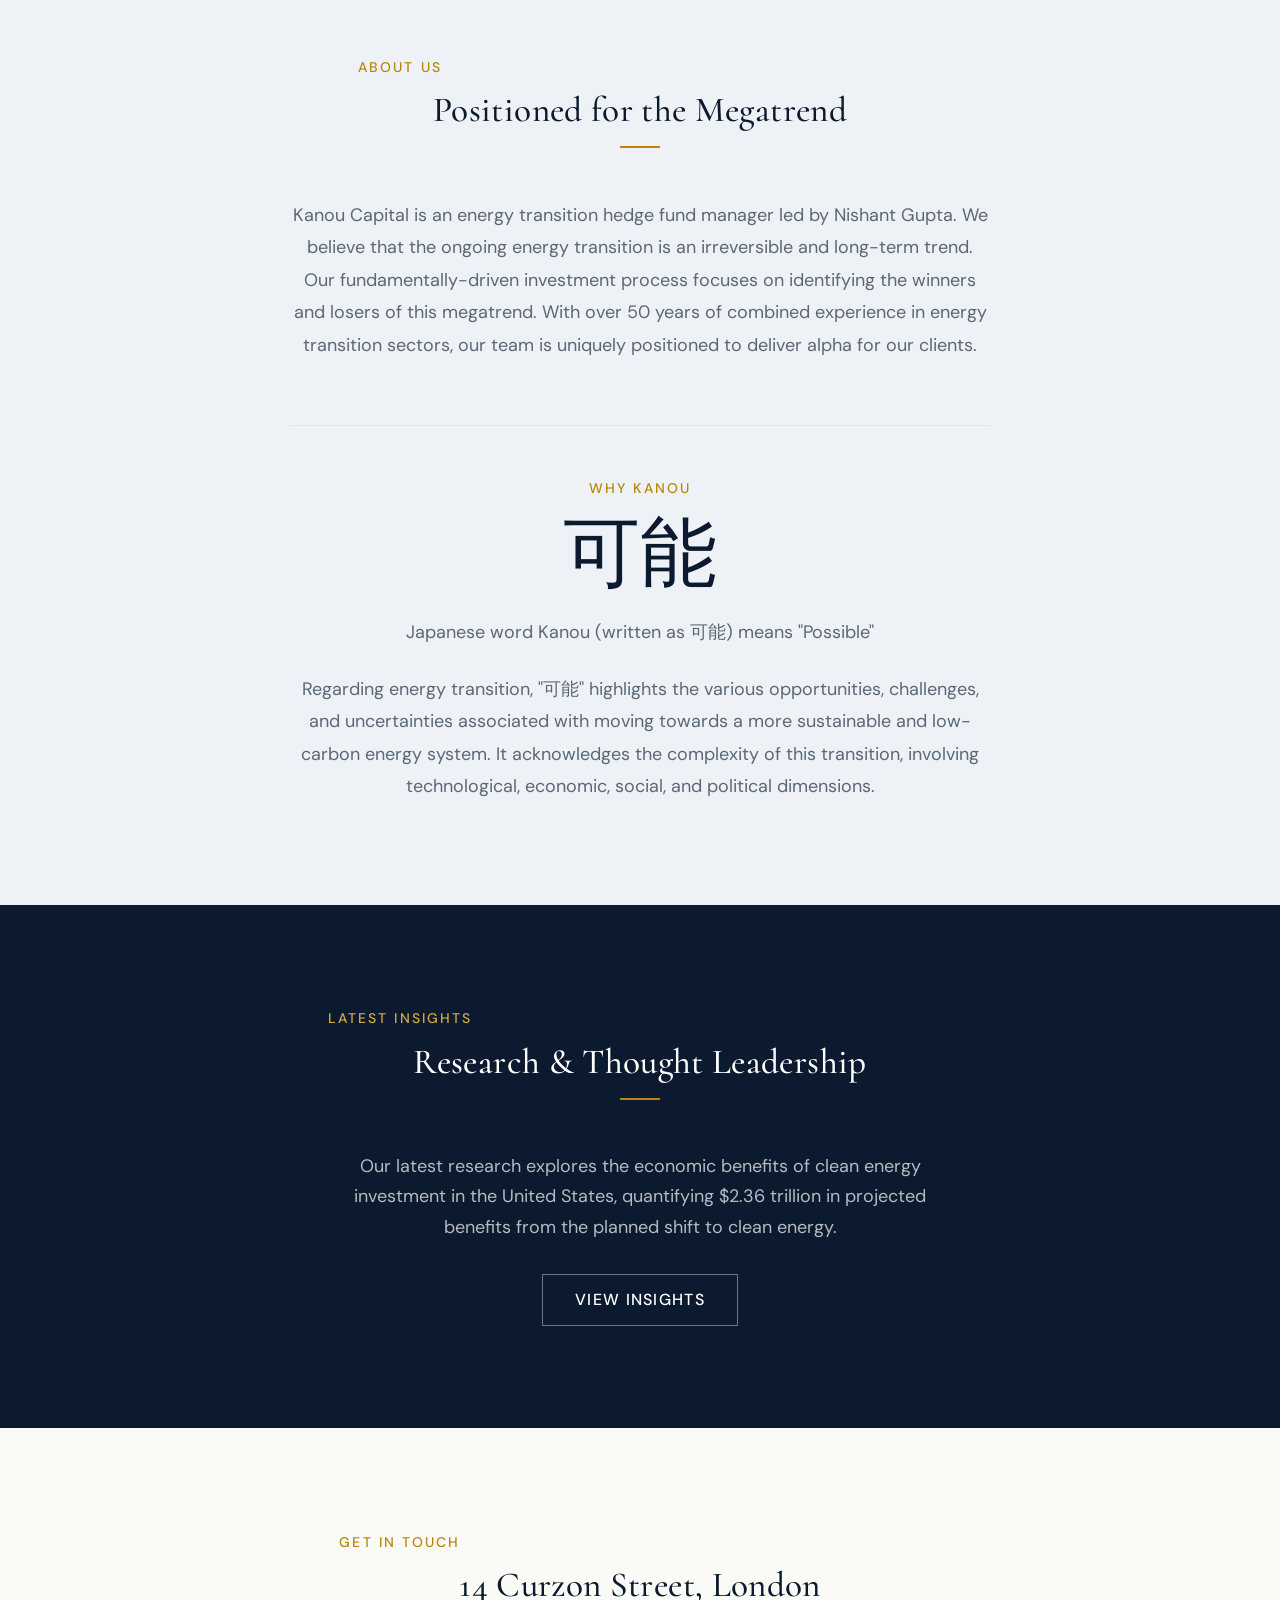
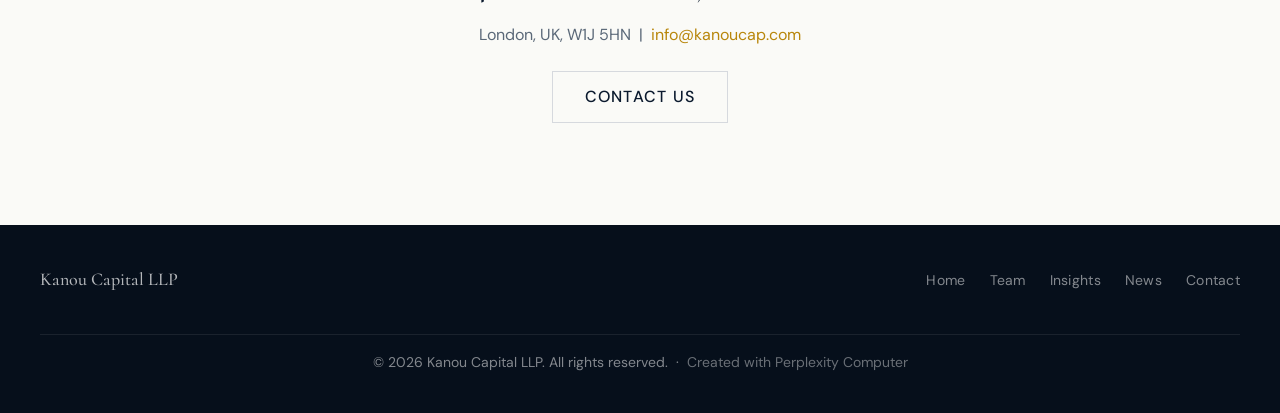
==== commit 04ad0236: "Add Why Kanou section with 可能 meaning to About" ====
--- a/index.html
+++ b/index.html
@@ -25,15 +25,6 @@
 <link rel="stylesheet" href="./style.css">
 </head>
 <body>
-
-<!-- Hidden form for Netlify form detection -->
-<form name="contact" netlify netlify-honeypot="bot-field" hidden>
-  <input name="first_name">
-  <input name="last_name">
-  <input name="email">
-  <input name="subject">
-  <textarea name="message"></textarea>
-</form>
 
 <!-- ============================================================
      HEADER / NAVIGATION
@@ -124,6 +115,13 @@
     <div class="about__content reveal">
       <p class="about__text">Kanou Capital is an energy transition hedge fund manager led by Nishant Gupta. We believe that the ongoing energy transition is an irreversible and long-term trend. Our fundamentally-driven investment process focuses on identifying the winners and losers of this megatrend. With over 50 years of combined experience in energy transition sectors, our team is uniquely positioned to deliver alpha for our clients.</p>
 
+      <div style="margin-top: clamp(var(--space-12), 5vw, var(--space-20)); padding-top: clamp(var(--space-10), 4vw, var(--space-16)); border-top: 1px solid var(--color-divider);">
+        <p class="section__label" style="text-align: center;">Why Kanou</p>
+        <p style="font-family: serif; font-size: clamp(3rem, 6vw, 5rem); text-align: center; color: var(--color-text); margin: var(--space-4) 0 var(--space-6); line-height: 1;">可能</p>
+        <p class="about__text" style="text-align: center; margin: 0 auto var(--space-6);">Japanese word Kanou (written as 可能) means "Possible"</p>
+        <p class="about__text" style="text-align: center; margin: 0 auto;">Regarding energy transition, "可能" highlights the various opportunities, challenges, and uncertainties associated with moving towards a more sustainable and low-carbon energy system. It acknowledges the complexity of this transition, involving technological, economic, social, and political dimensions.</p>
+      </div>
+
     </div>
   </div>
 </section>
@@ -181,19 +179,6 @@
 </footer>
 
 <script>
-// Theme toggle
-(function(){
-  const t=document.querySelector('[data-theme-toggle]'),r=document.documentElement;
-  let d=matchMedia('(prefers-color-scheme:dark)').matches?'dark':'light';
-  r.setAttribute('data-theme',d);
-  t&&t.addEventListener('click',()=>{
-    d=d==='dark'?'light':'dark';
-    r.setAttribute('data-theme',d);
-    t.setAttribute('aria-label','Switch to '+(d==='dark'?'light':'dark')+' mode');
-    t.innerHTML=d==='dark'?'<svg width="18" height="18" viewBox="0 0 24 24" fill="none" stroke="currentColor" stroke-width="2"><circle cx="12" cy="12" r="5"/><path d="M12 1v2M12 21v2M4.22 4.22l1.42 1.42M18.36 18.36l1.42 1.42M1 12h2M21 12h2M4.22 19.78l1.42-1.42M18.36 5.64l1.42-1.42"/></svg>':'<svg width="18" height="18" viewBox="0 0 24 24" fill="none" stroke="currentColor" stroke-width="2"><path d="M21 12.79A9 9 0 1 1 11.21 3 7 7 0 0 0 21 12.79z"/></svg>';
-  });
-})();
-
 // Scroll reveal
 (function(){
   const els = document.querySelectorAll('.reveal');
@@ -208,5 +193,6 @@
   els.forEach(el => observer.observe(el));
 })();
 </script>
+<script src="./theme.js"></script>
 </body>
 </html>
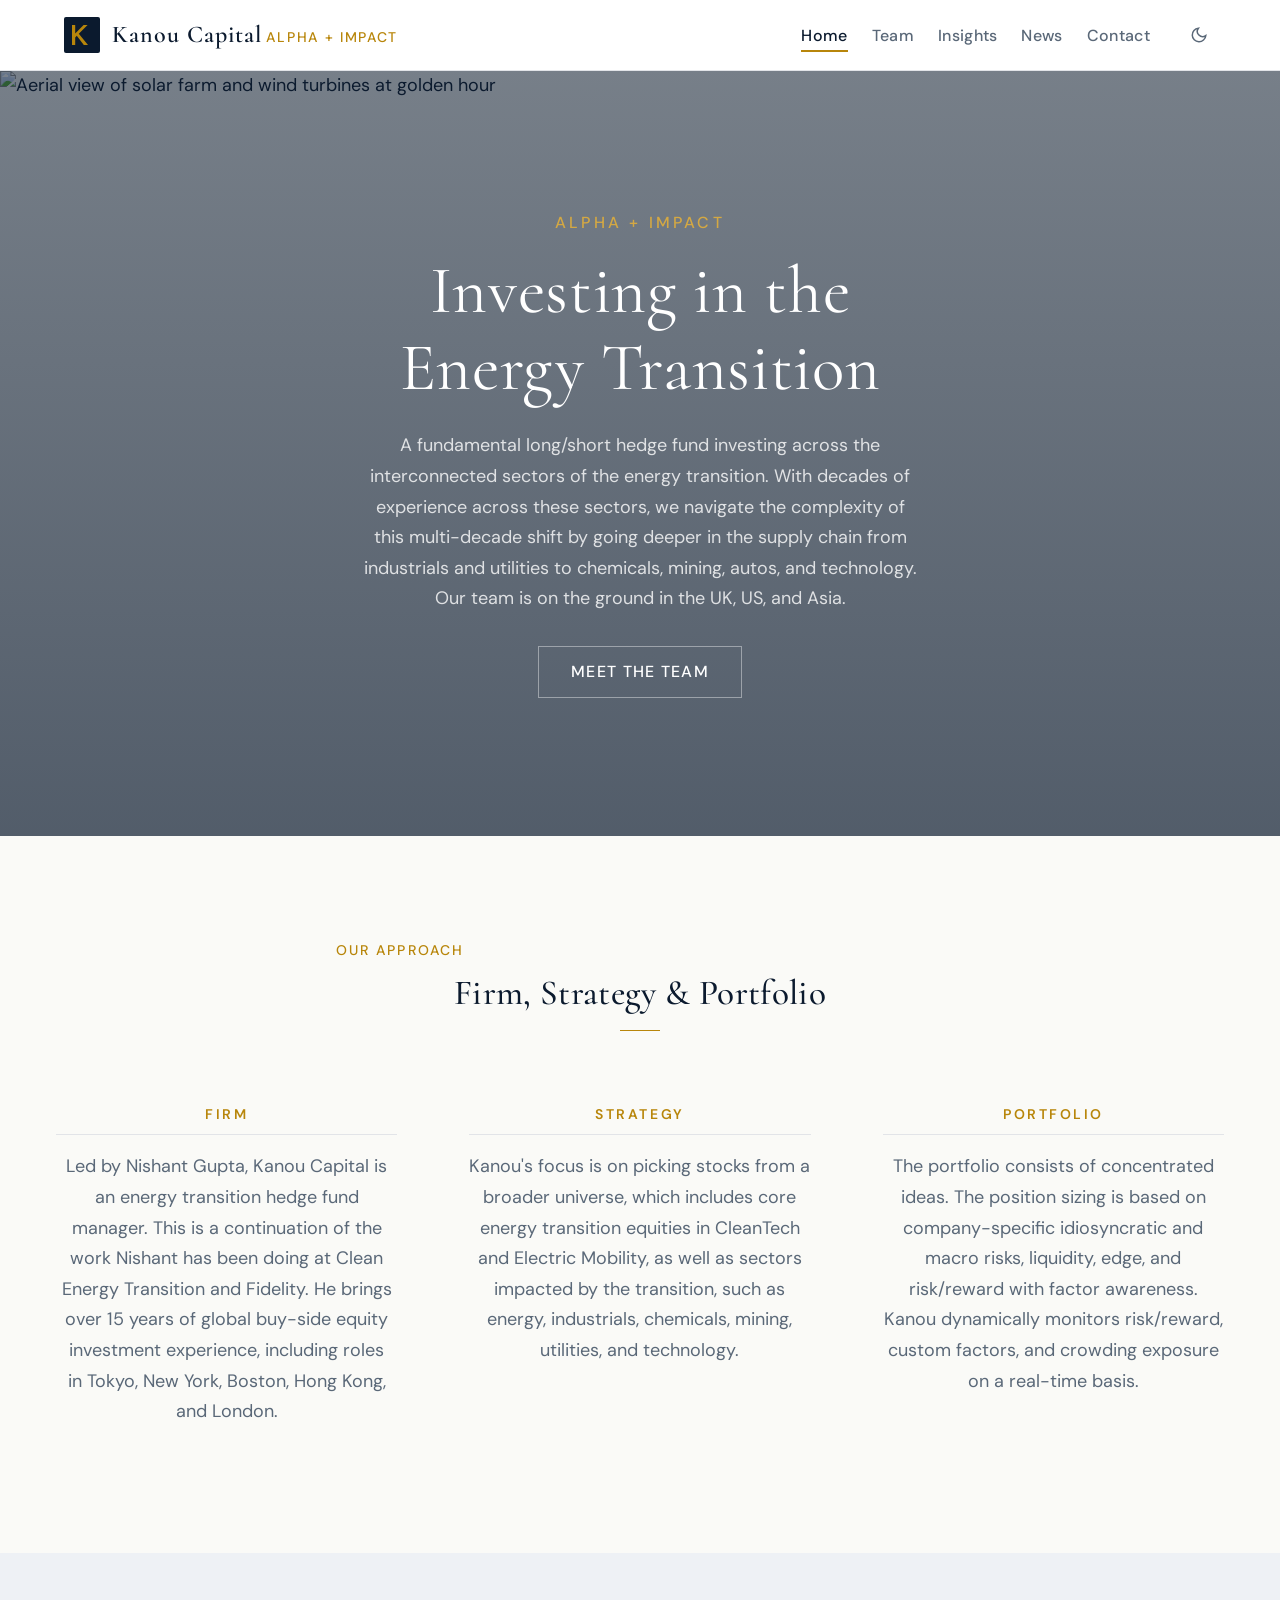
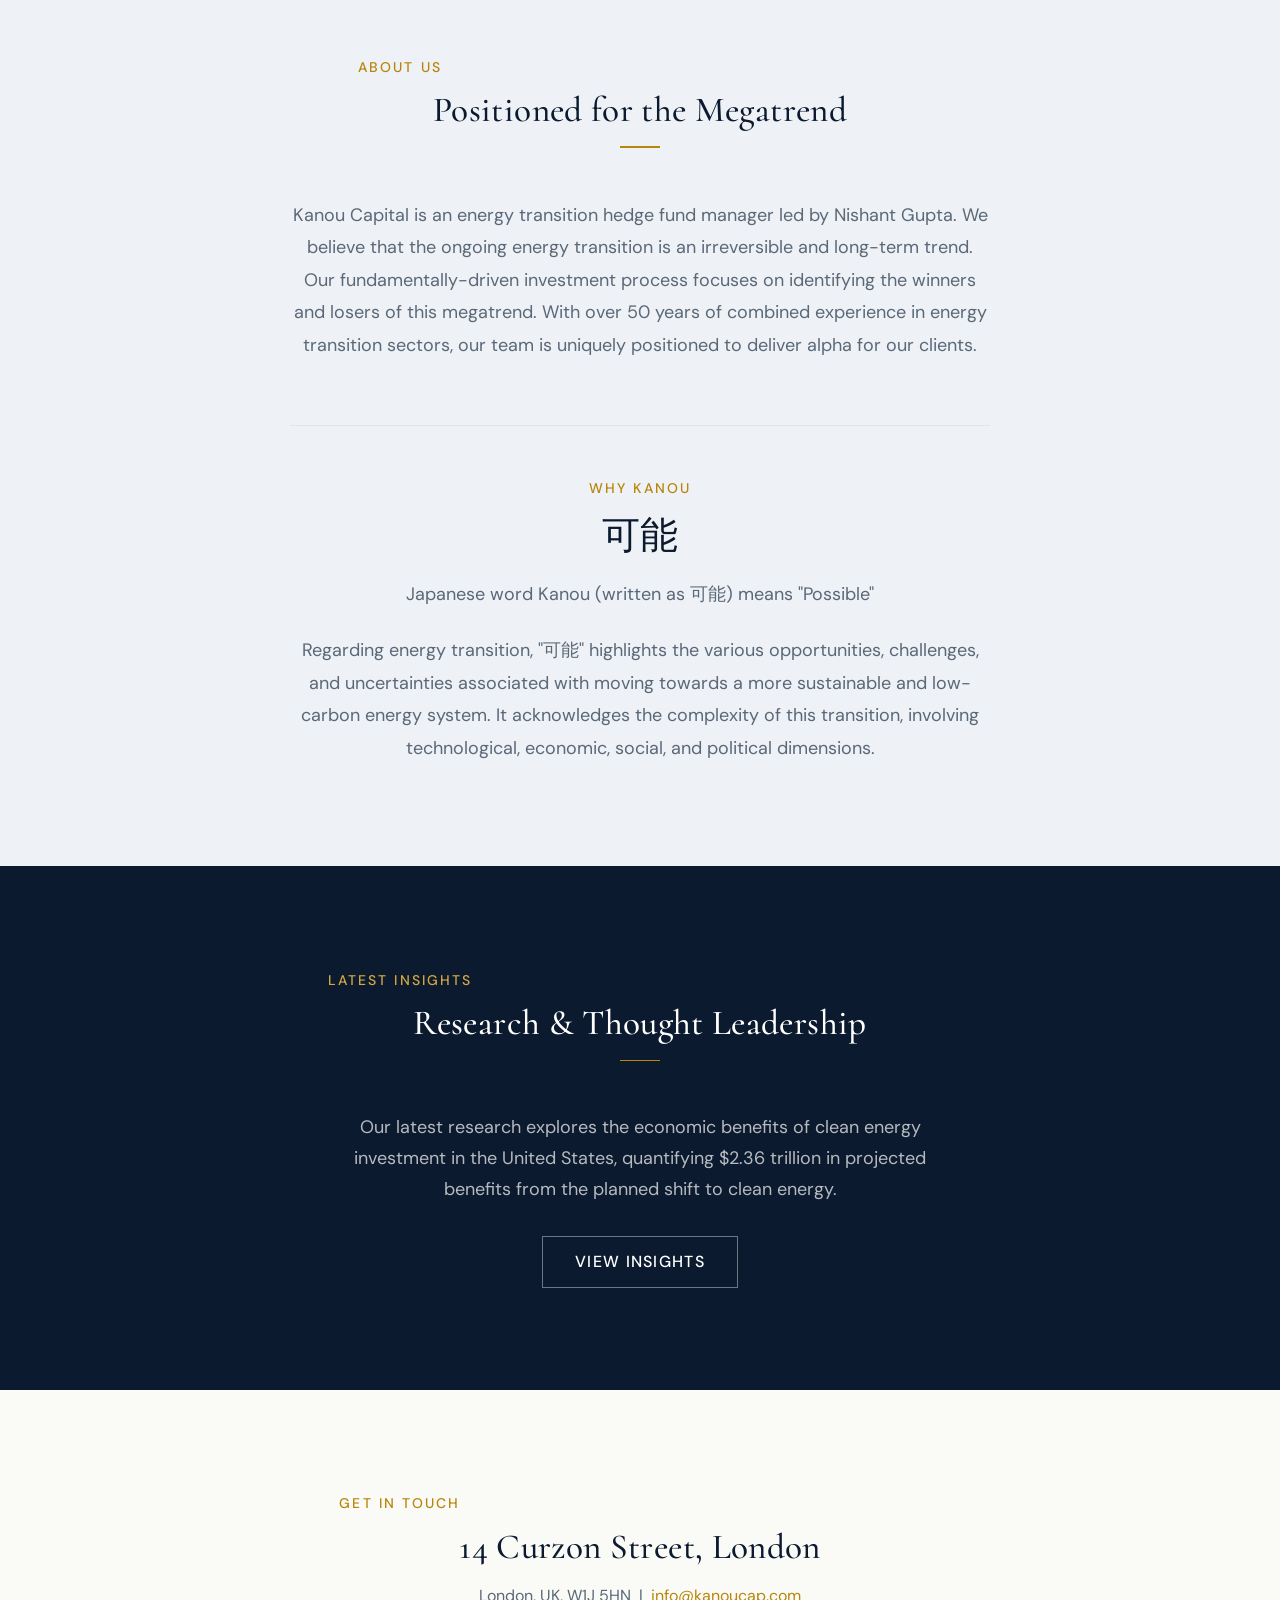
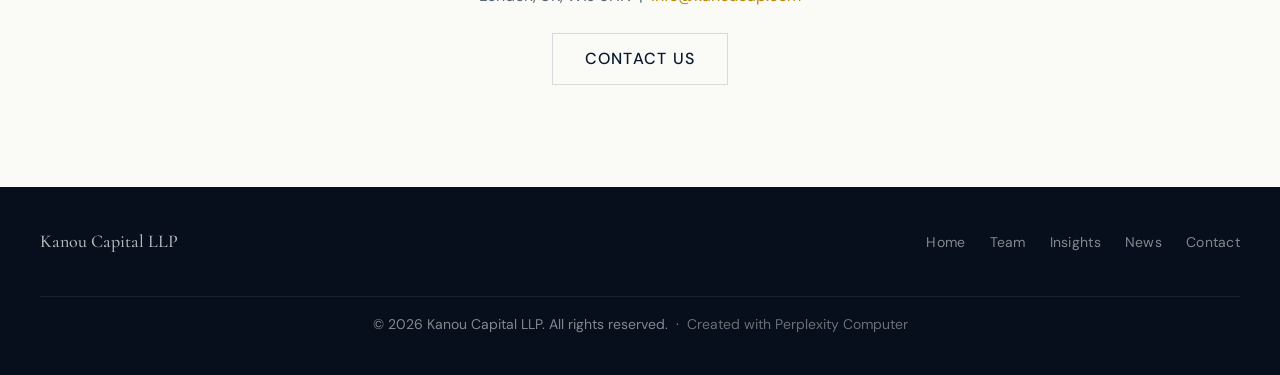
==== commit 75c15dd2: "Reduce kanji character size" ====
--- a/index.html
+++ b/index.html
@@ -117,7 +117,7 @@
 
       <div style="margin-top: clamp(var(--space-12), 5vw, var(--space-20)); padding-top: clamp(var(--space-10), 4vw, var(--space-16)); border-top: 1px solid var(--color-divider);">
         <p class="section__label" style="text-align: center;">Why Kanou</p>
-        <p style="font-family: serif; font-size: clamp(3rem, 6vw, 5rem); text-align: center; color: var(--color-text); margin: var(--space-4) 0 var(--space-6); line-height: 1;">可能</p>
+        <p style="font-family: serif; font-size: clamp(2rem, 3vw, 3rem); text-align: center; color: var(--color-text); margin: var(--space-4) 0 var(--space-6); line-height: 1;">可能</p>
         <p class="about__text" style="text-align: center; margin: 0 auto var(--space-6);">Japanese word Kanou (written as 可能) means "Possible"</p>
         <p class="about__text" style="text-align: center; margin: 0 auto;">Regarding energy transition, "可能" highlights the various opportunities, challenges, and uncertainties associated with moving towards a more sustainable and low-carbon energy system. It acknowledges the complexity of this transition, involving technological, economic, social, and political dimensions.</p>
       </div>
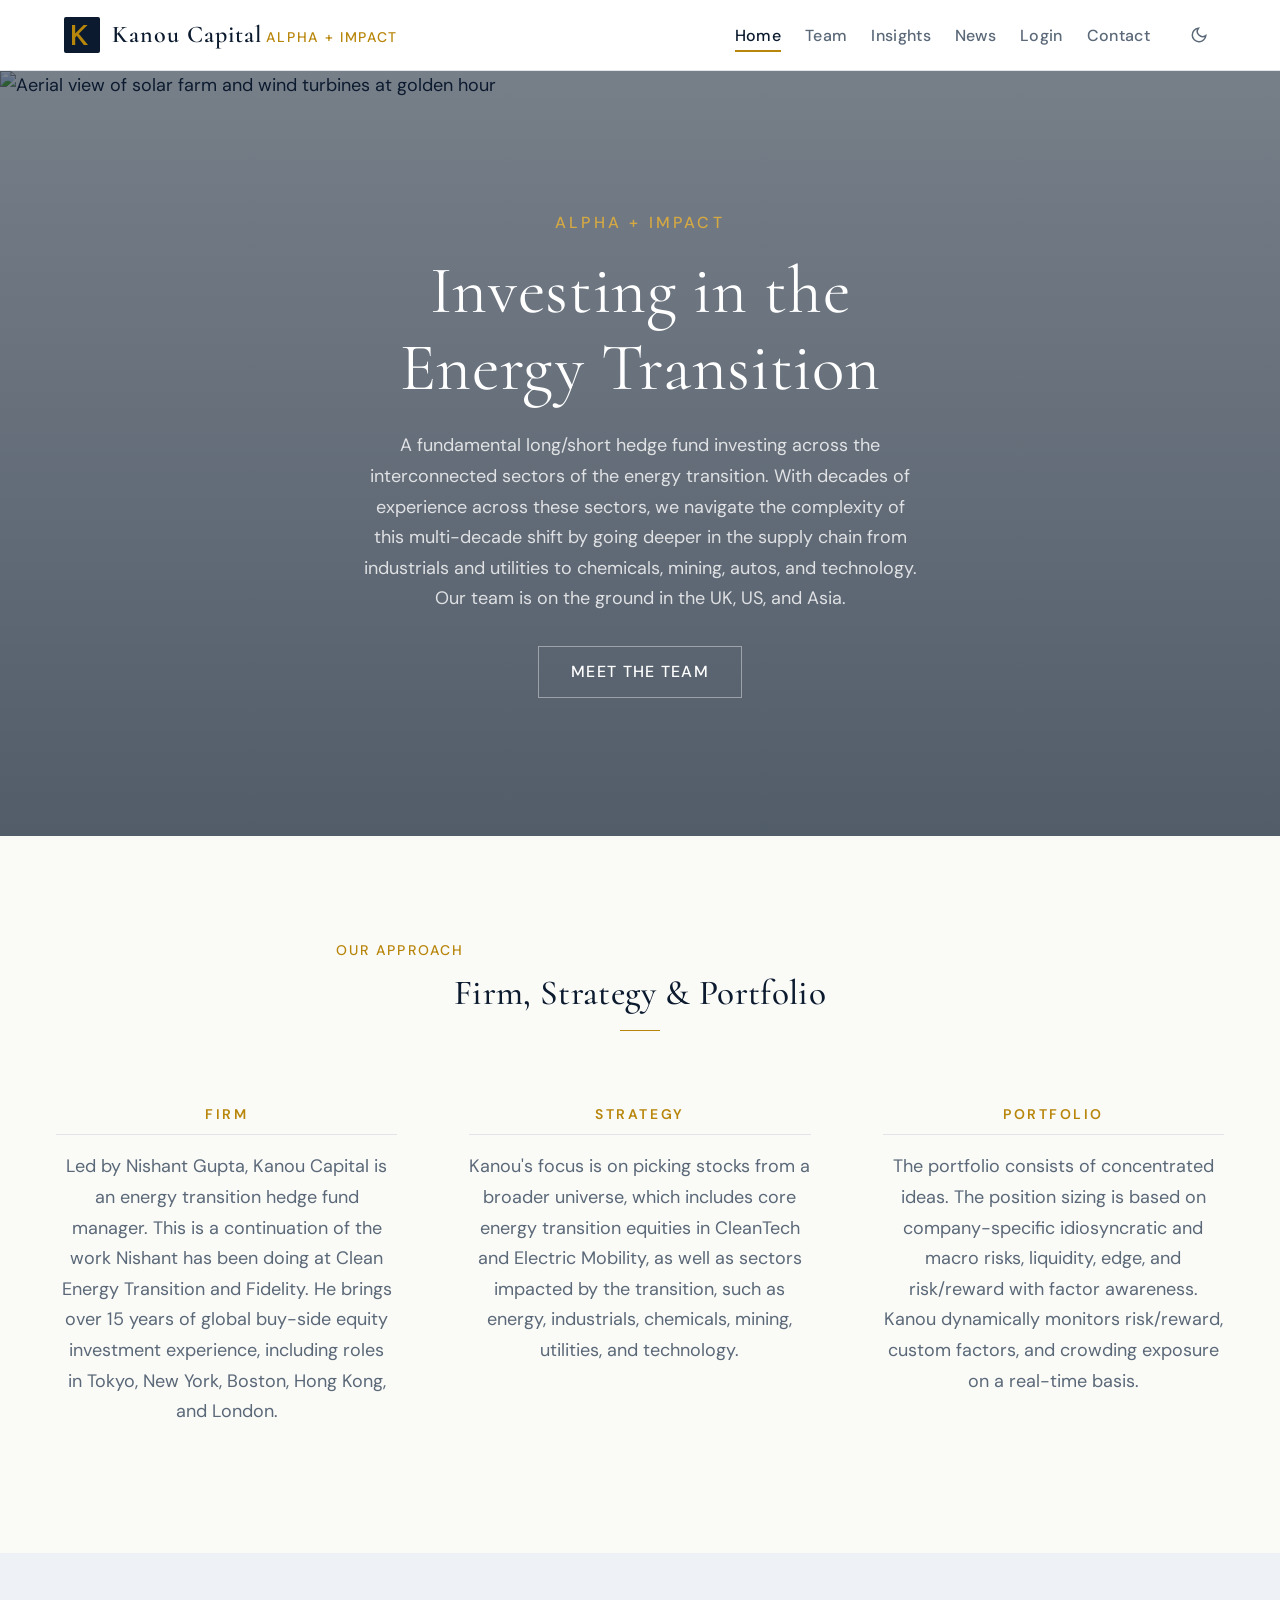
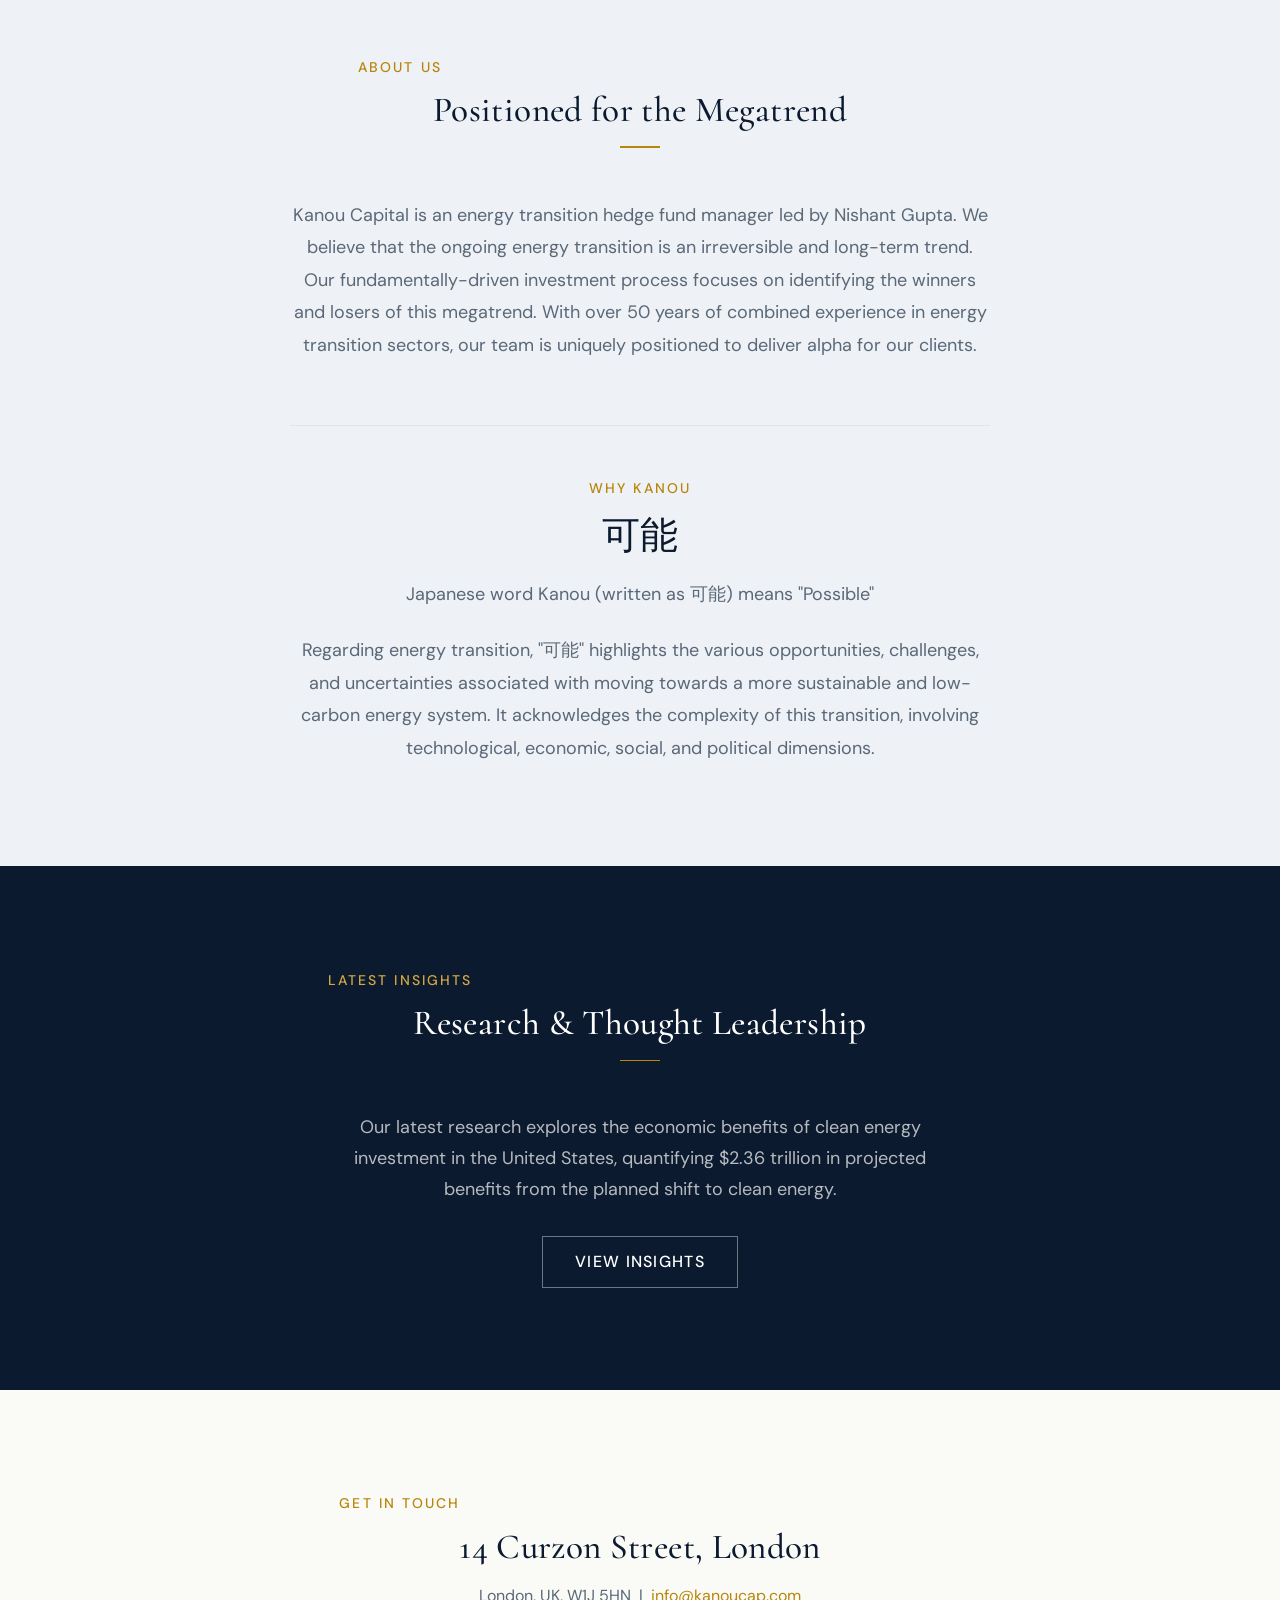
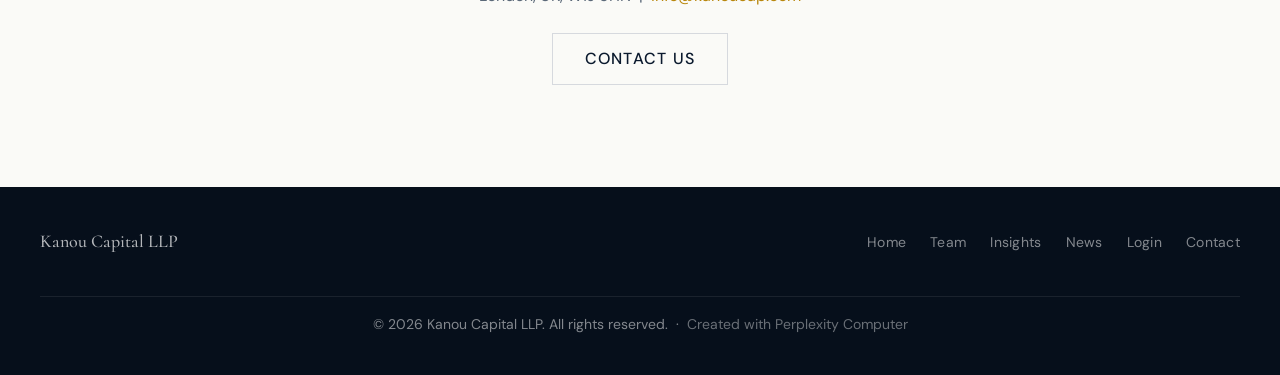
==== commit 122bc305: "Add client portal: login, admin, dashboard, disclaimer pages. Rename nav to Login. Reorder before Co" ====
--- a/index.html
+++ b/index.html
@@ -50,6 +50,7 @@
         <li><a href="./pages/team.html" class="site-nav__link">Team</a></li>
         <li><a href="./pages/insights.html" class="site-nav__link">Insights</a></li>
         <li><a href="./pages/news.html" class="site-nav__link">News</a></li>
+        <li><a href="./members/login.html" class="site-nav__link">Login</a></li>
         <li><a href="./pages/contact.html" class="site-nav__link">Contact</a></li>
       </ul>
       <button class="theme-toggle" data-theme-toggle aria-label="Switch to dark mode">
@@ -168,6 +169,7 @@
       <li><a href="./pages/team.html">Team</a></li>
       <li><a href="./pages/insights.html">Insights</a></li>
       <li><a href="./pages/news.html">News</a></li>
+      <li><a href="./members/login.html">Login</a></li>
       <li><a href="./pages/contact.html">Contact</a></li>
     </ul>
     <div class="site-footer__attribution">
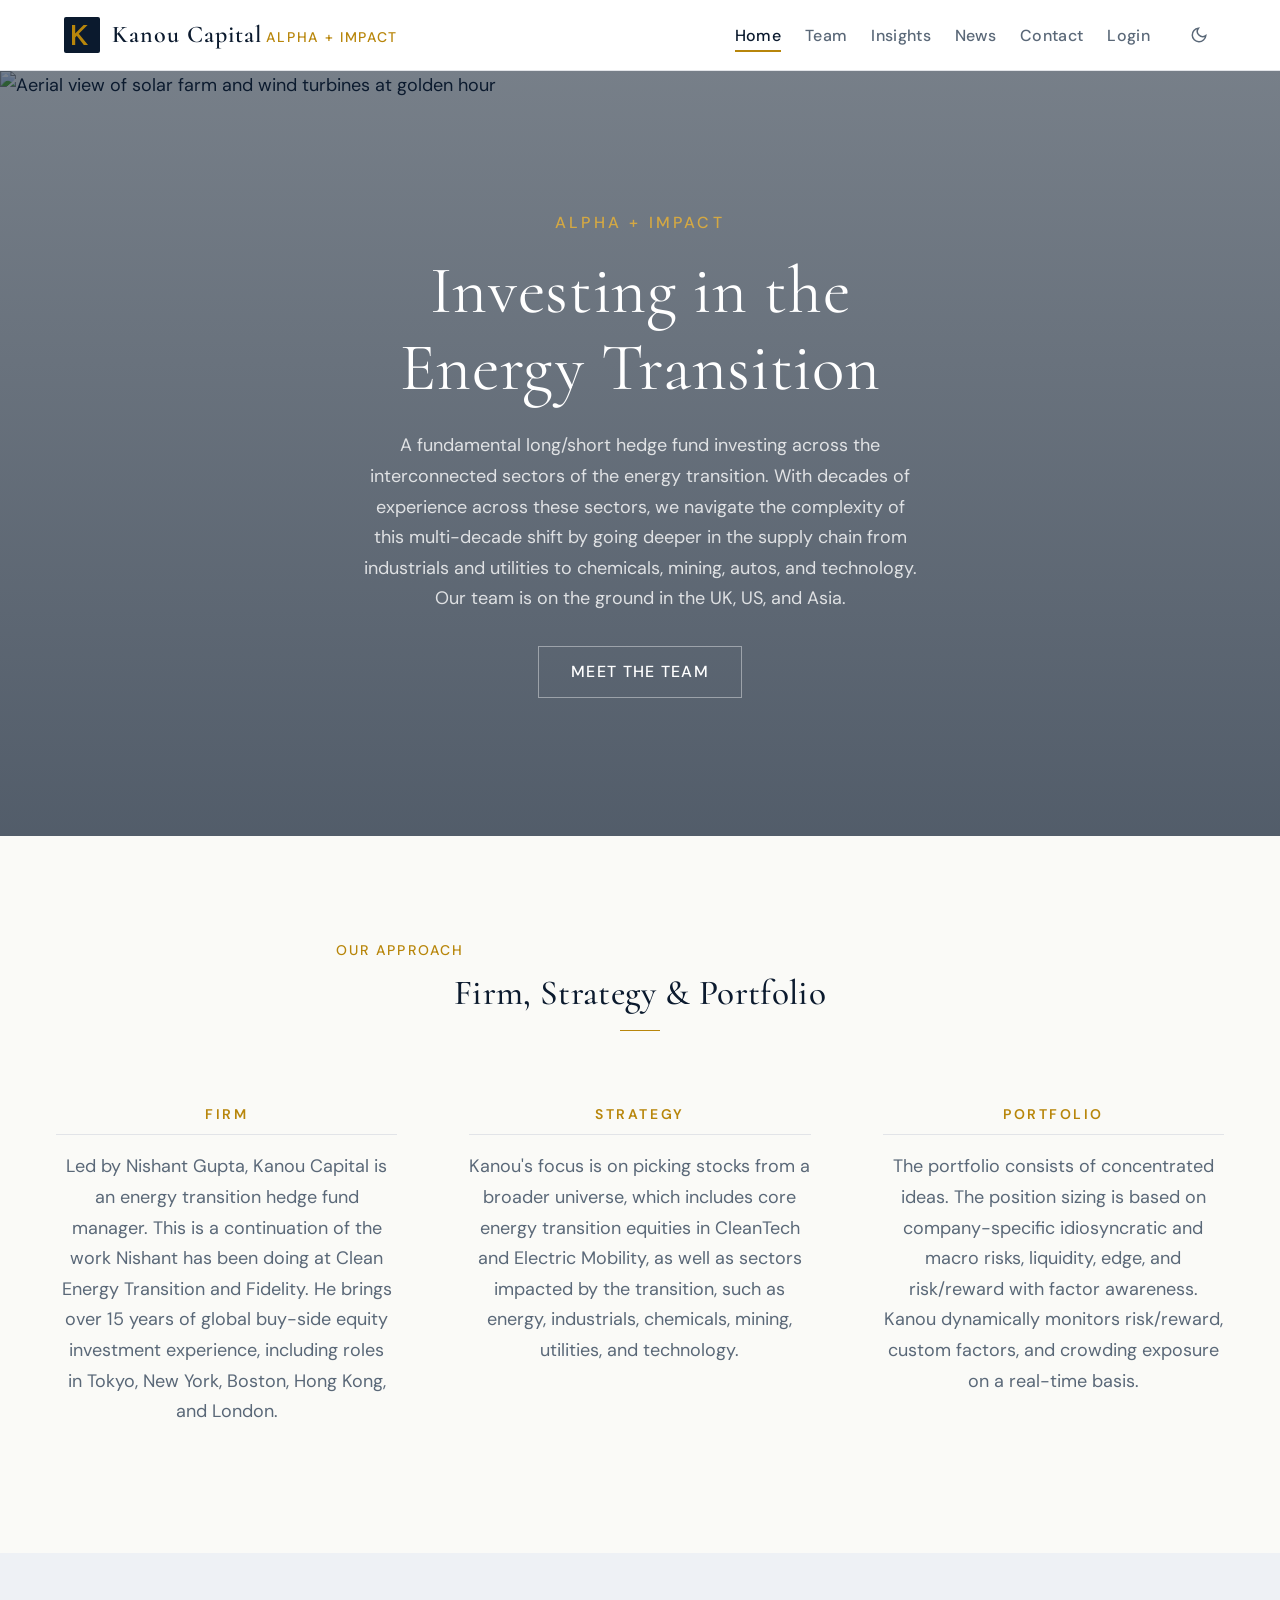
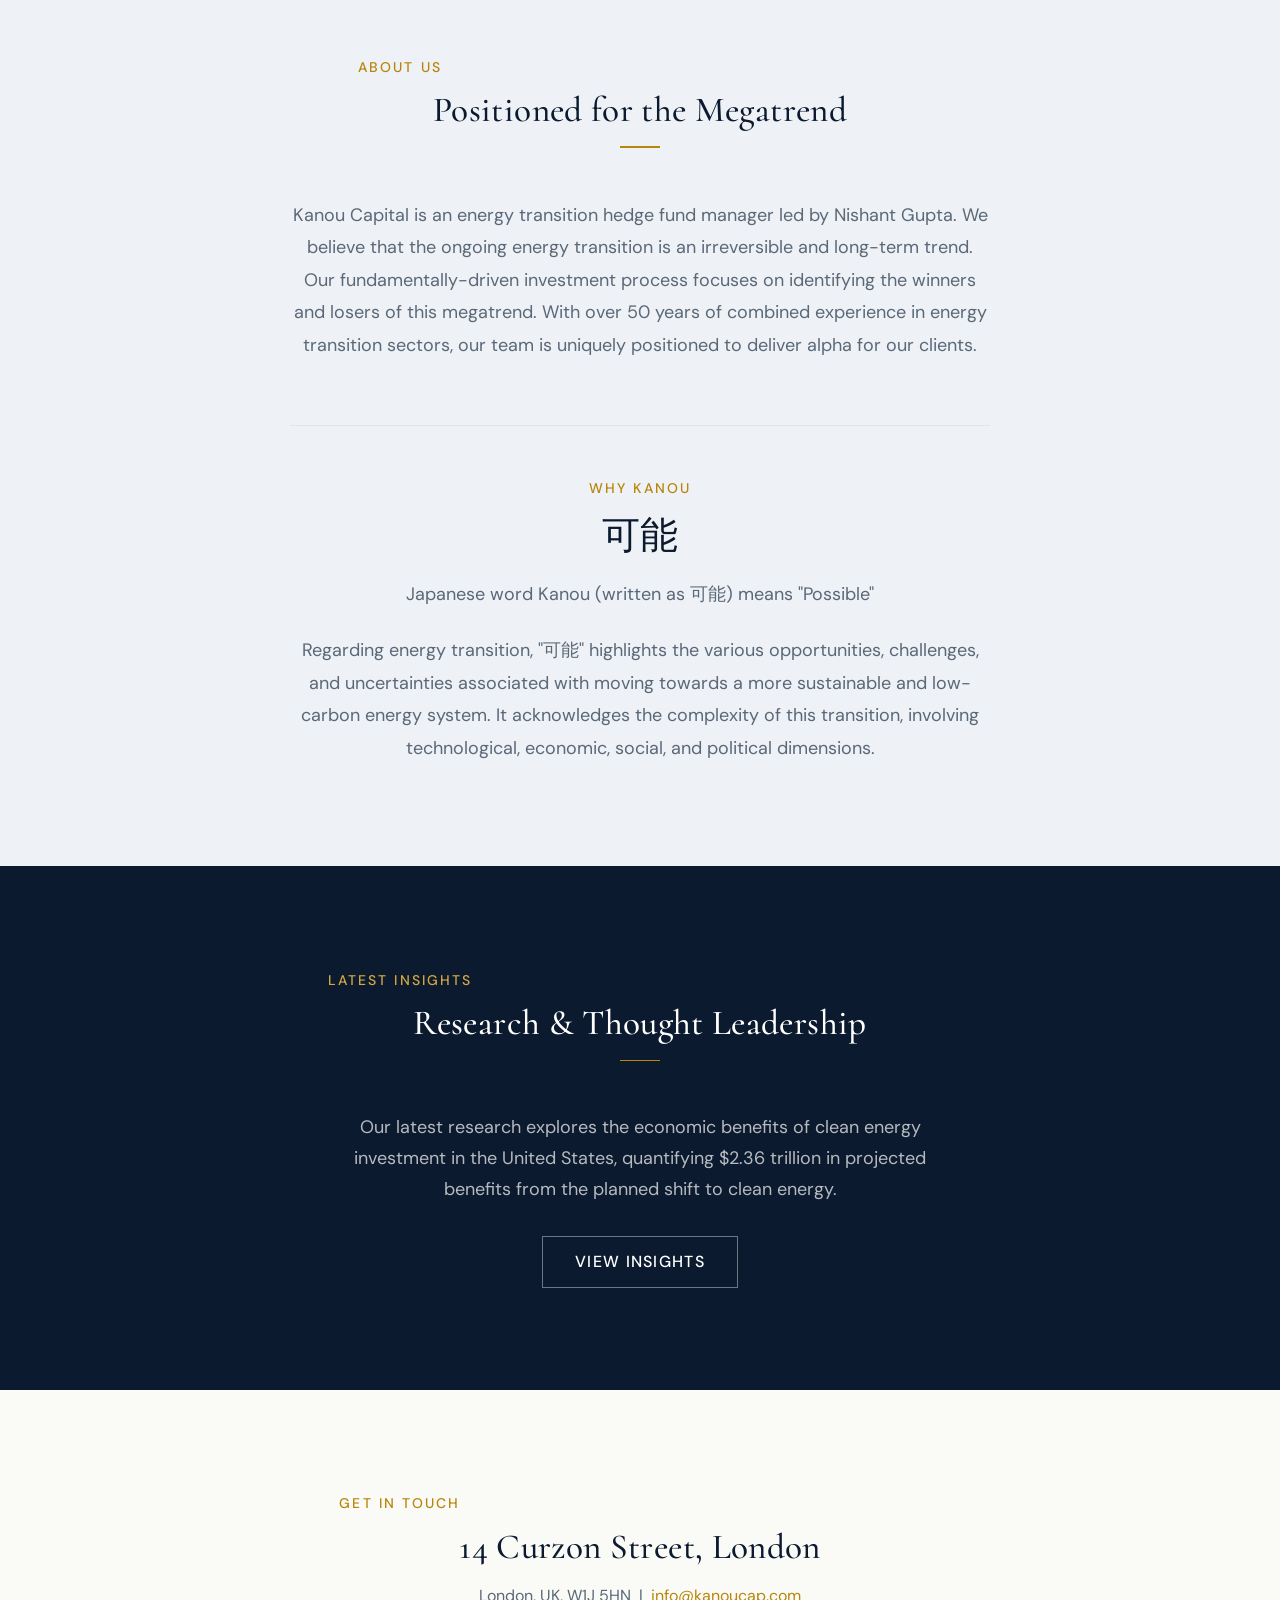
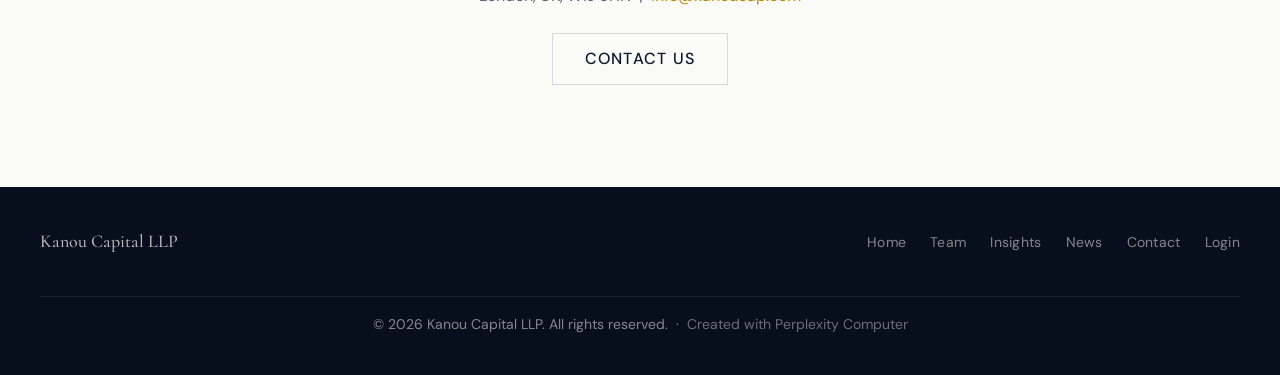
==== commit 8cb79221: "Fix API keys, seed admin accounts, Login after Contact, full site header on login page, comprehensiv" ====
--- a/index.html
+++ b/index.html
@@ -50,8 +50,8 @@
         <li><a href="./pages/team.html" class="site-nav__link">Team</a></li>
         <li><a href="./pages/insights.html" class="site-nav__link">Insights</a></li>
         <li><a href="./pages/news.html" class="site-nav__link">News</a></li>
+        <li><a href="./pages/contact.html" class="site-nav__link">Contact</a></li>
         <li><a href="./members/login.html" class="site-nav__link">Login</a></li>
-        <li><a href="./pages/contact.html" class="site-nav__link">Contact</a></li>
       </ul>
       <button class="theme-toggle" data-theme-toggle aria-label="Switch to dark mode">
         <svg width="18" height="18" viewBox="0 0 24 24" fill="none" stroke="currentColor" stroke-width="2"><path d="M21 12.79A9 9 0 1 1 11.21 3 7 7 0 0 0 21 12.79z"/></svg>
@@ -169,8 +169,8 @@
       <li><a href="./pages/team.html">Team</a></li>
       <li><a href="./pages/insights.html">Insights</a></li>
       <li><a href="./pages/news.html">News</a></li>
+      <li><a href="./pages/contact.html">Contact</a></li>
       <li><a href="./members/login.html">Login</a></li>
-      <li><a href="./pages/contact.html">Contact</a></li>
     </ul>
     <div class="site-footer__attribution">
       <span>&copy; 2026 Kanou Capital LLP. All rights reserved.</span>
